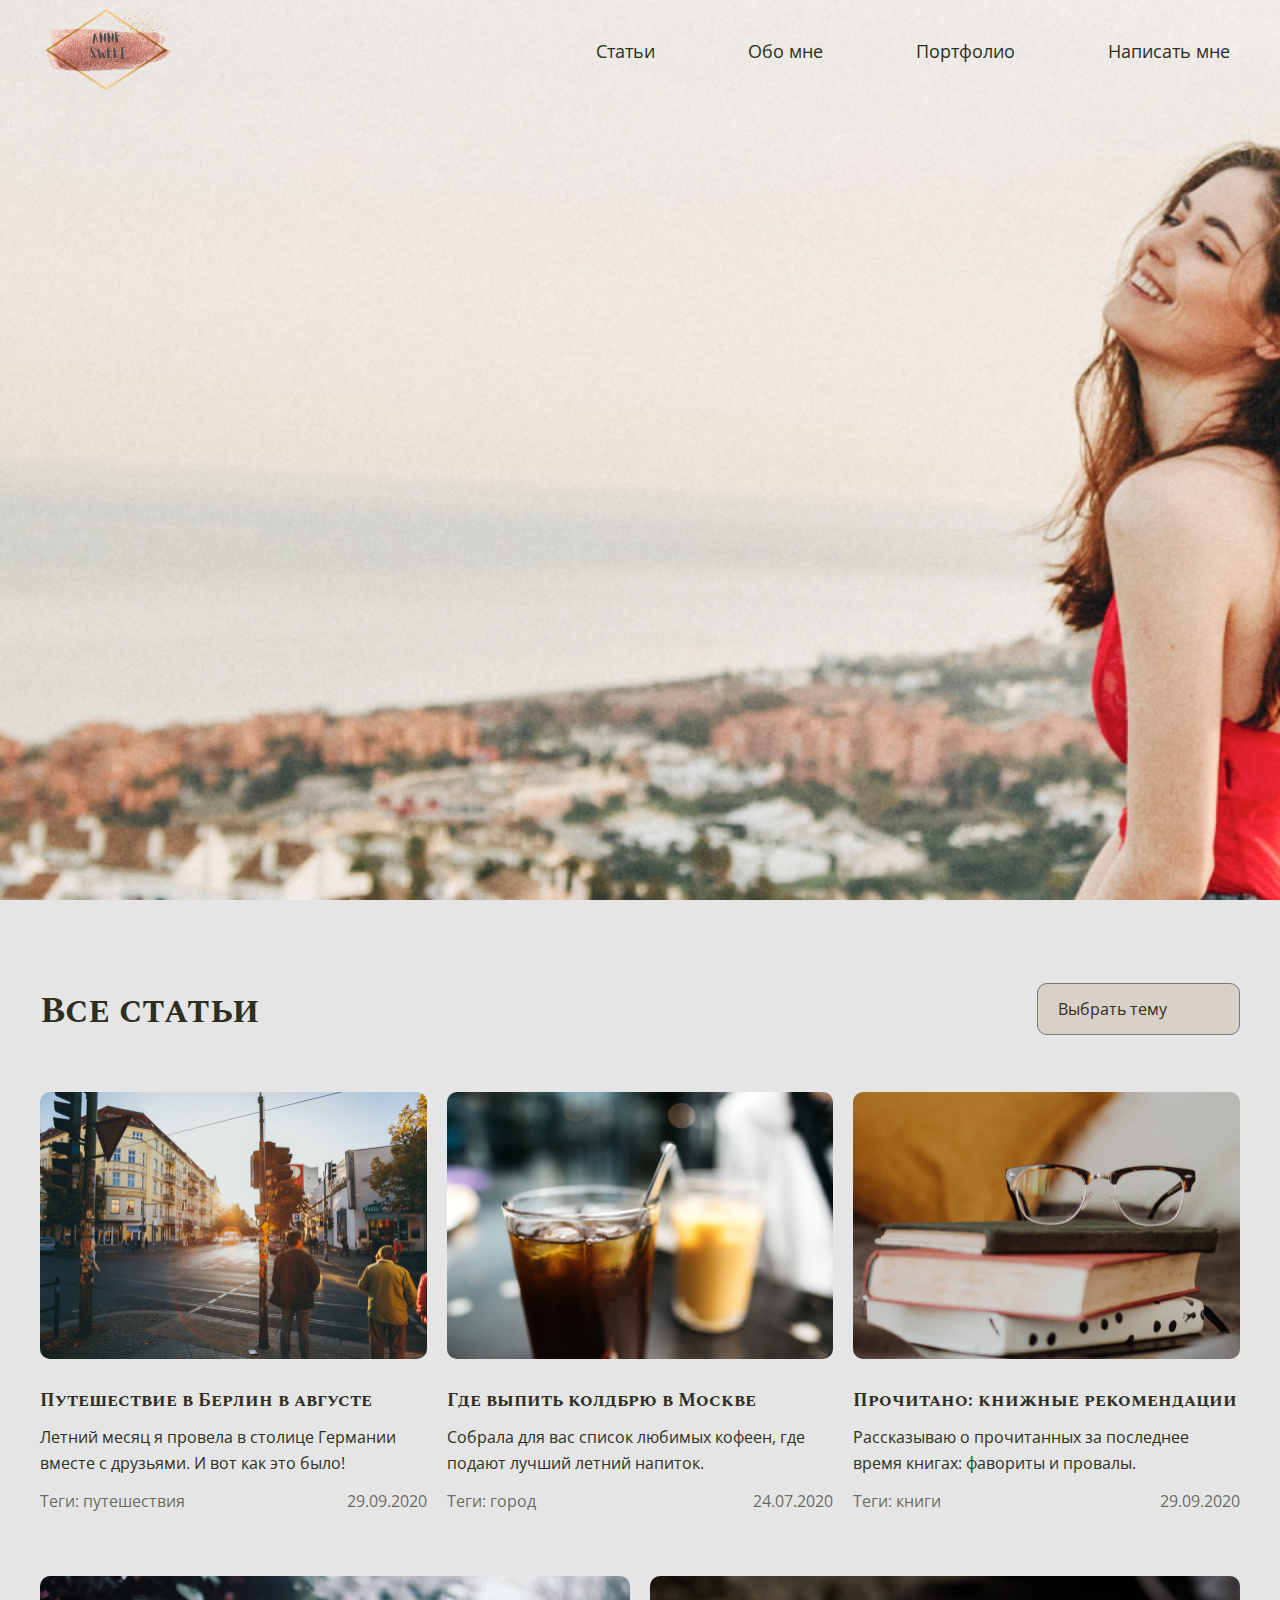
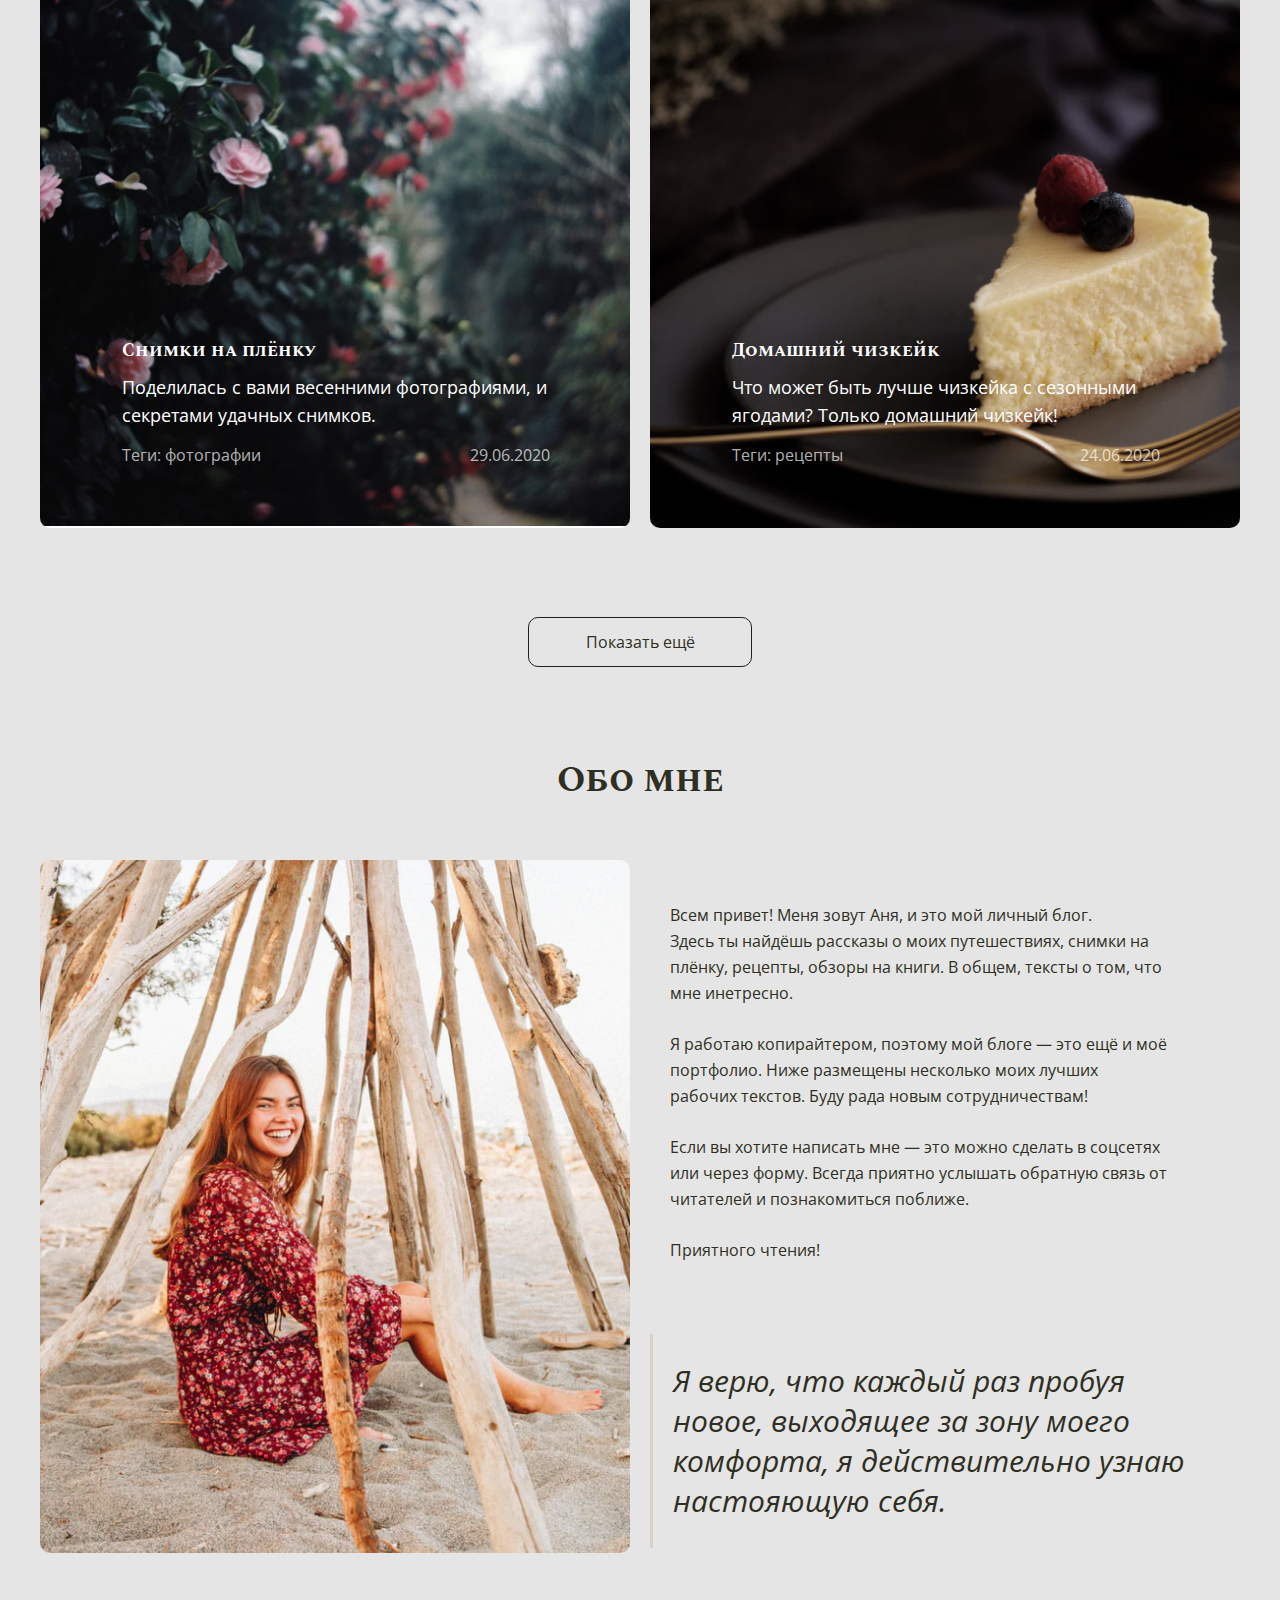
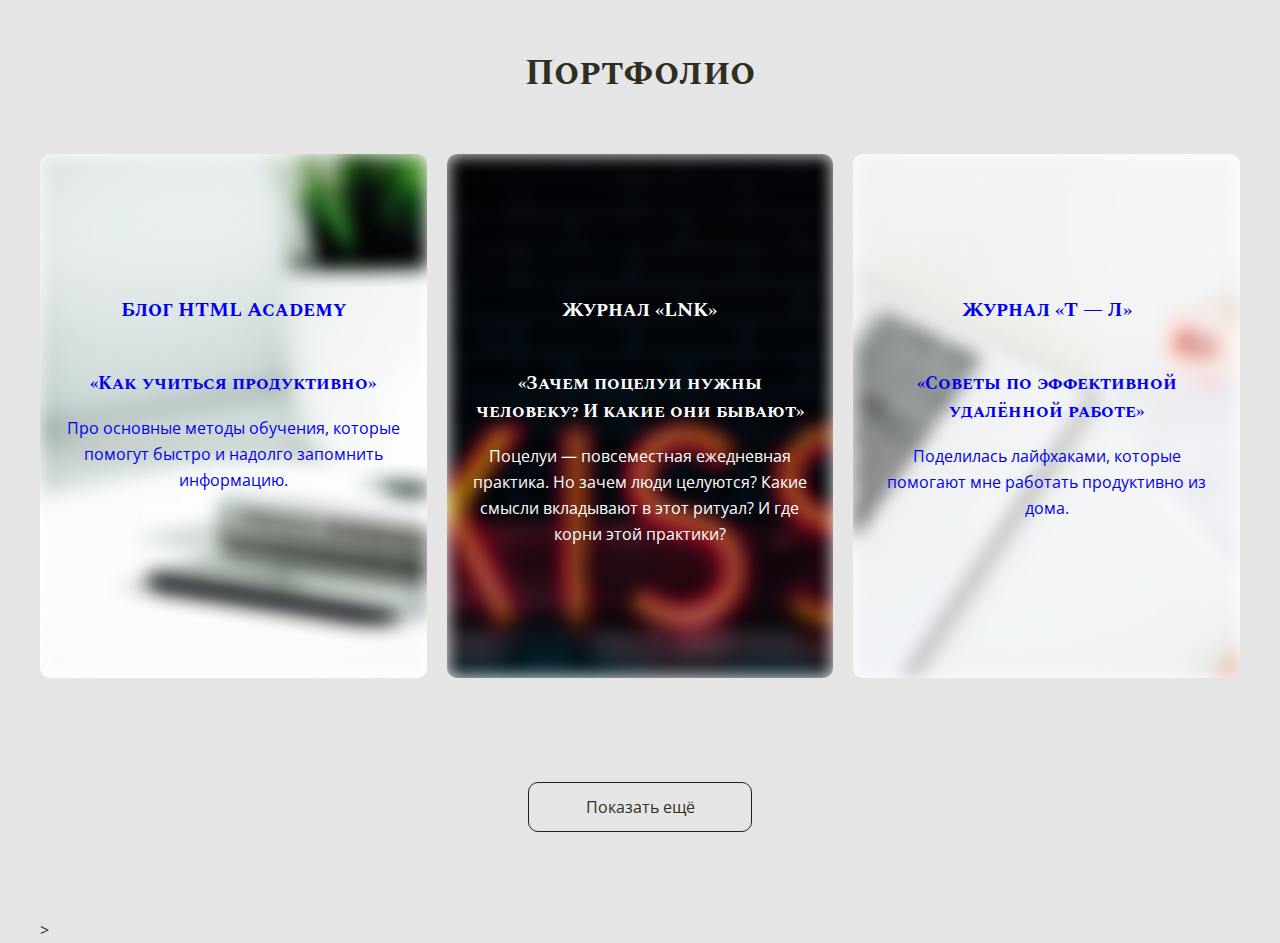
==== index.html @ 496c65cc "Initial commit" ====
<!DOCTYPE html>
<html lang="en">
<head>
  <meta charset="UTF-8">
  <title>Start</title>
  <meta http-equiv="X-UA-Compatible" content="IE=edge">
  <meta name="viewport" content="width=device-width, initial-scale=1">
  <meta name="description" content="" />
  <meta name="keywords" content="" />
  <link rel="icon" href=""/>
  <link href="https://fonts.googleapis.com/css2?family=Open+Sans:wght@400;700&family=Spectral+SC:wght@700&display=swap" rel="stylesheet">
  <link rel="stylesheet" href="css/normalize.css" />
  <link rel="stylesheet" href="css/main.css" />
</head>
<body>
  <header class="header">
    <div class="container">
      <nav class="nav">
          <div class="logo">
            <a class="link-logo" href="#">
              <img src="img/logo.png" alt="logo">
            </a>
          </div>
          <ul class="menu">
            <li class="menu__item">
              <a class="menu__link" href="#articles">Статьи</a>
            </li>
            <li class="menu__item">
              <a class="menu__link" href="#about">Обо мне</a>
            </li>
            <li class="menu__item">
              <a class="menu__link" href="#portfolio">Портфолио</a>
            </li>
            <li class="menu__item">
              <a class="menu__link" href="#feedback">Написать мне</a>
            </li>
          </ul>
      </nav >
    </div>
  </header>
  <main >
    <div class="container">
      <section class="section-articles" id="articles">
        <div class="articles__title">
          <h1 class="title">Все статьи</h1>
          <div class="custom-select">
            <select class="custom-select__list">
              <option class="custom-select__item" hidden>Выбрать тему</option>
              <option class="custom-select__item">Все статьи</option>
              <option class="custom-select__item">Путешествия</option>
              <option class="custom-select__item">Город</option>
              <option class="custom-select__item">Книги</option>
              <option class="custom-select__item">Фотографии</option>
              <option class="custom-select__item">Рецепты</option>
            </select>
          </div>
        </div>
        <div class="list-article">
          <div class="row">
            <div class="col-4">
              <a class="article-preview">
                <img class="article-preview__img img-responsive" src="img/article_1.jpg">
                <div class="article-preview__info">
                  <h4 class="title article-preview__title">Путешествие в Берлин в августе
                  </h4>
                  <p class="article-preview__description">
                  Летний месяц я провела в столице Германии вместе с друзьями. И вот как это было!
                  </p>
                  <div class="wrapper">
                    <span class="article-preview__teg">Теги: путешествия</span>
                    <span class="article-preview__date">29.09.2020</span>
                  </div>
                </div>
              </a>
            </div>
            <div class="col-4">
              <a class="article-preview">
                <img class="article-preview__img img-responsive" src="img/article_2.jpg">
                <div class="article-preview__info">
                  <h4 class="title article-preview__title">Где выпить колдбрю в Москве
                  </h4>
                  <p class="article-preview__description">
                    Собрала для вас список любимых кофеен, где подают лучший летний напиток.
                  </p>
                  <div class="wrapper">
                    <span class="article-preview__teg">Теги: город</span>
                    <span class="article-preview__date">24.07.2020</span>
                  </div>
                </div>
              </a>
            </div>
            <div class="col-4">
              <a class="article-preview">
                <img class="article-preview__img img-responsive" src="img/article_3.jpg">
                <div class="article-preview__info">
                  <h4 class="title article-preview__title">Прочитано: книжные рекомендации
                  </h4>
                  <p class="article-preview__description">
                    Рассказываю о прочитанных за последнее время книгах: фавориты и провалы.
                  </p>
                  <div class="wrapper">
                    <span class="article-preview__teg">Теги: книги</span>
                    <span class="article-preview__date">29.09.2020</span>
                  </div>
                </div>
              </a>
            </div>
          </div>
        </div>
        <div class="list-article">
          <div class="row">
            <div class="col-6">
              <a class="article-preview">
                <img class="article-preview__img img-responsive" src="img/article_4.jpg">
                <div class="article-preview__info article-preview__info--imposition">
                  <h4 class="title article-preview__title">Снимки на плёнку
                  </h4>
                  <p class="article-preview__description">
                    Поделилась с вами весенними фотографиями, и секретами удачных снимков.
                  </p>
                  <div class="wrapper">
                    <span class="article-preview__teg light-text">Теги: фотографии</span>
                    <span class="article-preview__date light-text">29.06.2020</span>
                  </div>
                </div>
              </a>
            </div>
            <div class="col-6">
              <a class="article-preview">
                <img class="article-preview__img img-responsive" src="img/article_5.jpg">
                <div class="article-preview__info article-preview__info--imposition">
                  <h4 class="title article-preview__title">Домашний чизкейк 
                  </h4>
                  <p class="article-preview__description">
                    Что может быть лучше чизкейка с сезонными ягодами? Только домашний чизкейк!
                  </p>
                  <div class="wrapper">
                    <span class="article-preview__teg light-text">Теги: рецепты</span>
                    <span class="article-preview__date light-text">24.06.2020</span>
                  </div>
                </div>
              </a>
            </div>
          </div>
        </div>
        <button class="btn btn--primary">Показать ещё</button>
      </section>
      <section class="section-about" id="about">
        <h1 class="title title--center">Обо мне</h1>
        <div class="row">
          <div class="col-6">
            <div class="photo">
              <img class="photo__img" src="img/about_me.jpg" alt="My photo">
            </div>
          </div>
          <div class="col-6">
            <div class="info">
              <div class="info__text">
                <p>Всем привет! Меня зовут Аня, и это мой личный блог. </br> Здесь ты найдёшь рассказы о моих путешествиях, снимки на плёнку, рецепты, обзоры на книги. В общем, тексты о том, что мне инетресно.
                </p>
                <p>Я работаю копирайтером, поэтому мой блоге — это ещё и моё портфолио. Ниже размещены несколько моих лучших рабочих текстов. Буду рада новым сотрудничествам!
                </p>
                <p>Если вы хотите написать мне — это можно сделать в соцсетях или через форму. Всегда приятно услышать обратную связь от читателей и познакомиться поближе.
                </p>
                <p>Приятного чтения!
                </p>
              </div>
              <div class="slogan">
                <p class="slogan__text">Я верю, что каждый раз пробуя новое, выходящее за зону моего комфорта, я действительно узнаю настояющую себя.
                </p>
              </div>  
            </div>
          </div>
        </div>
      </section>
      <section class="section-portfolio" id="portfolio">
        <h1 class="title title--center">Портфолио</h1>
        <div class="list-portfolio">
          <div class="row">
            <div class="col-4">
              <a class="portfolio-preview" href="#">
                <img class="portfolio-preview__img img-responsive" src="img/portfolio_1.jpg" alt="">
                <div class="portfolio-preview__info">
                  <h3 class="portfolio-preview__heading">
                    Блог HTML Academy
                  </h3>
                  <h4 class="portfolio-preview__title">
                    «Как учиться продуктивно»
                  </h4>
                  <p class="portfolio-preview__description">
                    Про основные методы обучения, которые помогут быстро и надолго запомнить информацию.
                  </p>
                </div>
              </a>
            </div>
            <div class="col-4">
              <a class="portfolio-preview" href="#">
                <img class="portfolio-preview__img img-responsive" src="img/portfolio_2.jpg" alt="">
                <div class="portfolio-preview__info portfolio-preview__info--color-white">
                  <h3 class="portfolio-preview__heading">
                    Журнал «LNK»
                  </h3>
                  <h4 class="portfolio-preview__title">
                    «Зачем поцелуи нужны человеку? И какие они бывают»
                  </h4>
                  <p class="portfolio-preview__description">
                    Поцелуи — повсеместная ежедневная практика. Но зачем люди целуются? Какие смысли вкладывают в этот ритуал? И где корни этой практики?
                  </p>
                </div>
              </a>
            </div> 
            <div class="col-4">
              <a class="portfolio-preview" href="#">
                <img class="portfolio-preview__img img-responsive" src="img/portfolio_3.jpg" alt="">
                <div class="portfolio-preview__info">
                  <h3 class="portfolio-preview__heading">
                    Журнал «Т — Л»
                  </h3>
                  <h4 class="portfolio-preview__title">
                    «Советы по эффективной удалённой работе»
                  </h4>
                  <p class="portfolio-preview__description">
                    Поделилась лайфхаками, которые помогают мне работать продуктивно из дома. 
                  </p>
                </div>
              </a>
            </div>
          </div>
        </div>
        <button class="btn btn--primary">Показать ещё</button>
      </section>
      <section class="section-feedback" id="feedback">
        
      </section>>
    </div>
  </main>
  <footer class="footer">
    <div class="container">
      
    </div>
  </footer>
</body>
</html>
---- css/main.css ----
* {
  margin: 0;
  padding: 0;
  -webkit-box-sizing: border-box;
          box-sizing: border-box;
}

:after, :before {
  box-sizing: border-box;
  -moz-box-sizing: border-box;
  -webkit-box-sizing: border-box;
}

html,
body {
  font-family: "Open Sans", "Arial", "Helvetica", sans-serif;
  font-size: 16px;
  font-weight: 400;
  line-height: 1.625;
  color: #2E2F22;
  height: auto;
  background-color: #E5E5E5;
}

h1,
h2,
h3,
h4 {
  margin: 0;
}

.title {
  font-family: "Spectral SC", "Times New Roman", serif;
  font-size: 36px;
  font-weight: 700;
  margin-bottom: 50px;
}
.title--center {
  text-align: center;
}

a,
button, input[type=button], input[type=submit] {
  -webkit-transition: color .15s ease-in-out,background-color .15s ease-in-out,border-color .15s ease-in-out,opacity .15s ease-in-out,-webkit-box-shadow .15s ease-in-out, visibility .15s ease-in-out;
  -webkit-transition: color .15s ease-in-out,background-color .15s ease-in-out,border-color .15s ease-in-out,opacity .15s ease-in-out, visibility .15s ease-in-out,-webkit-box-shadow .15s ease-in-out;
  transition: color .15s ease-in-out,background-color .15s ease-in-out,border-color .15s ease-in-out,opacity .15s ease-in-out, visibility .15s ease-in-out,-webkit-box-shadow .15s ease-in-out;
  transition: color .15s ease-in-out,background-color .15s ease-in-out,border-color .15s ease-in-out,box-shadow .15s ease-in-out,opacity .15s ease-in-out, visibility .15s ease-in-out;
  transition: color .15s ease-in-out,background-color .15s ease-in-out,border-color .15s ease-in-out,box-shadow .15s ease-in-out,opacity .15s ease-in-out, visibility .15s ease-in-out,-webkit-box-shadow .15s ease-in-out;
  cursor: pointer;
}

a {
  text-decoration: none;
}

.btn {
  display: inline-block;
  min-width: 224px;
  padding: 1em 1.25em;
  font-size: 16px;
  font-weight: 400;
  line-height: 1;
  text-align: center;
  text-decoration: none;
  white-space: nowrap;
  vertical-align: middle;
  cursor: pointer;
  background-image: none;
  background-color: transparent;
  border: 1px solid #202117;
  border-radius: 10px;
  color: #2E2F22;
  outline: none;
  -webkit-box-shadow: none;
          box-shadow: none;
}
.btn--primary {
  display: block;
  margin-left: auto;
  margin-right: auto;
}
.btn--secondary {
  border-radius: 0;
}

.container {
  width: 1220px;
  padding-right: 10px;
  padding-left: 10px;
  margin-left: auto;
  margin-right: auto;
}

.wrapper {
  display: -webkit-box;
  display: -ms-flexbox;
  display: flex;
  -webkit-box-orient: horizontal;
  -webkit-box-direction: normal;
      -ms-flex-direction: row;
          flex-direction: row;
  -webkit-box-pack: justify;
      -ms-flex-pack: justify;
          justify-content: space-between;
}

.row {
  display: -webkit-box;
  display: -ms-flexbox;
  display: flex;
  -webkit-box-orient: horizontal;
  -webkit-box-direction: normal;
      -ms-flex-direction: row;
          flex-direction: row;
  margin-left: -10px;
  margin-right: -10px;
}

/*.row + .row {
  margin-top: 30px;
}*/
[class*="col-"] {
  padding-left: 10px;
  padding-right: 10px;
  min-height: 1px;
}

.col-1 {
  width: 8.3333333%;
}

.col-2 {
  width: 16.6666666%;
}

.col-3 {
  width: 25%;
}

.col-4 {
  width: 33.3333333%;
}

.col-5 {
  width: 41.6666666%;
}

.col-6 {
  width: 50%;
}

.col-7 {
  width: 58.3333333%;
}

.col-8 {
  width: 66.6666666%;
}

.col-9 {
  width: 75%;
}

.col-10 {
  width: 83.3333333%;
}

.col-11 {
  width: 91.6666666%;
}

.col-offset-1 {
  margin-left: 8.3333333%;
}

.col-offset-2 {
  margin-left: 16.6666666%;
}

.col-offset-3 {
  margin-left: 25%;
}

.col-offset-4 {
  margin-left: 33.3333333%;
}

.col-offset-5 {
  margin-left: 41.6666666%;
}

.img-responsive {
  display: block;
  max-width: 100%;
  height: auto;
}

.header {
  background-color: #E5E5E5;
  background: url("../img/fon-header_1.jpg");
  background-size: cover;
  height: 100vh;
  padding-top: 4px;
  margin-bottom: 83px;
}

.nav {
  display: -webkit-box;
  display: -ms-flexbox;
  display: flex;
  -webkit-box-orient: horizontal;
  -webkit-box-direction: normal;
      -ms-flex-direction: row;
          flex-direction: row;
  -webkit-box-pack: justify;
      -ms-flex-pack: justify;
          justify-content: space-between;
  -webkit-box-align: center;
      -ms-flex-align: center;
          align-items: center;
}

.logo {
  display: block;
  padding: 3px 6px;
  outline: none;
}

.menu {
  display: -webkit-box;
  display: -ms-flexbox;
  display: flex;
  -webkit-box-orient: horizontal;
  -webkit-box-direction: normal;
      -ms-flex-direction: row;
          flex-direction: row;
  list-style: none;
}
.menu__item {
  margin-right: 73px;
}
.menu__item:last-child {
  margin-right: 0;
}
.menu__link {
  display: block;
  padding: 6px 10px;
  color: #2E2F22;
  font-size: 18px;
  outline: none;
}
.menu__link:hover {
  font-weight: 700;
}

.section-articles {
  margin-bottom: 85px;
}

.articles__title {
  display: -webkit-box;
  display: -ms-flexbox;
  display: flex;
  -webkit-box-orient: horizontal;
  -webkit-box-direction: normal;
      -ms-flex-direction: row;
          flex-direction: row;
  -webkit-box-pack: justify;
      -ms-flex-pack: justify;
          justify-content: space-between;
}

.custom-select {
  display: block;
  width: 203px;
  border-radius: 10px;
}
.custom-select__list {
  -webkit-appearance: none;
     -moz-appearance: none;
          appearance: none;
  width: 100%;
  background: #D7D1C9;
  border-radius: 10px;
  padding: 0.75em 1.25em;
  outline: none;
}

.list-article {
  margin-bottom: 62px;
}
.list-article:last-child {
  margin-bottom: 104px;
}

.article-preview {
  display: block;
  position: relative;
}
.article-preview__img {
  border-radius: 10px;
  margin-bottom: 27px;
}
.article-preview__info {
  text-align: left;
}
.article-preview__info--imposition {
  position: absolute;
  bottom: 60px;
  left: 82px;
  margin-right: 80px;
  color: #fff;
}
.article-preview__info--imposition .light-text {
  color: rgba(255, 255, 255, 0.7);
}
.article-preview__info--imposition .article-preview__description {
  font-size: 18px;
  line-height: 1.555555;
}
.article-preview__title {
  font-size: 18px;
  margin-bottom: 8px;
}
.article-preview__description {
  margin-bottom: 12px;
}
.article-preview span {
  display: block;
  color: rgba(46, 47, 34, 0.7);
}

.section-about {
  margin-bottom: 85px;
}

.photo__img {
  border-radius: 10px;
}

.info {
  /*  display: flex;
    flex-direction: column;
    justify-content: space-between;*/
  padding-top: 42px;
}
.info__text {
  padding-left: 20px;
  padding-right: 73px;
  margin-bottom: 71px;
}
.info__text p:not(:last-child) {
  margin-bottom: 25px;
}

.slogan {
  padding: 27px 20px;
  border-left: 3px solid #D7D1C9;
}
.slogan__text {
  font-style: italic;
  font-size: 30px;
  line-height: 1.333333;
}

.section-portfolio {
  margin-bottom: 85px;
}

.list-portfolio {
  margin-bottom: 104px;
}

.portfolio-preview {
  display: block;
  position: relative;
}
.portfolio-preview__img {
  border-radius: 10px;
}
.portfolio-preview__info {
  text-align: center;
  position: absolute;
  top: 140px;
  padding-right: 18px;
  padding-left: 18px;
}
.portfolio-preview__info--color-white {
  color: #fff;
}
.portfolio-preview__heading {
  font-family: "Spectral SC", "Times New Roman", serif;
  font-size: 20px;
  margin-bottom: 44px;
}
.portfolio-preview__title {
  font-family: "Spectral SC", "Times New Roman", serif;
  font-size: 18px;
  margin-bottom: 17px;
  line-height: 1.555555;
}

/*# sourceMappingURL=main.css.map */
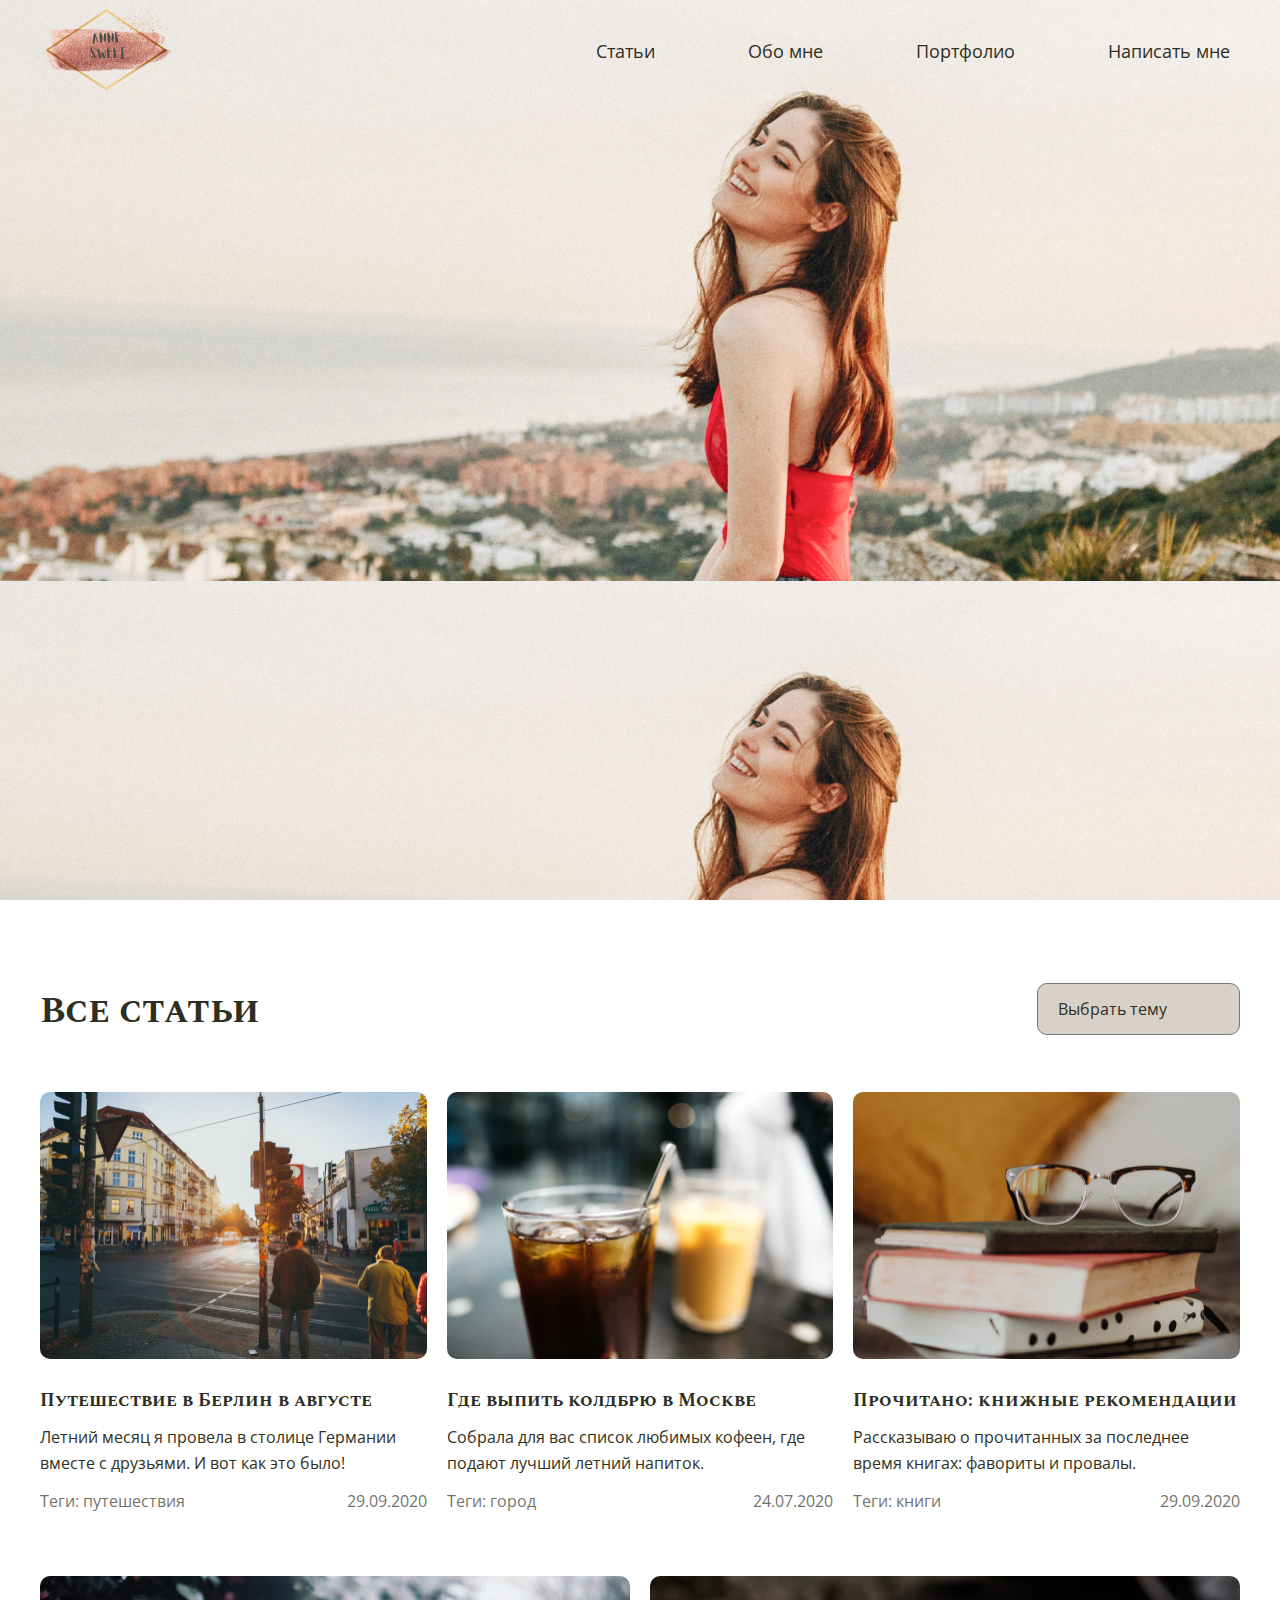
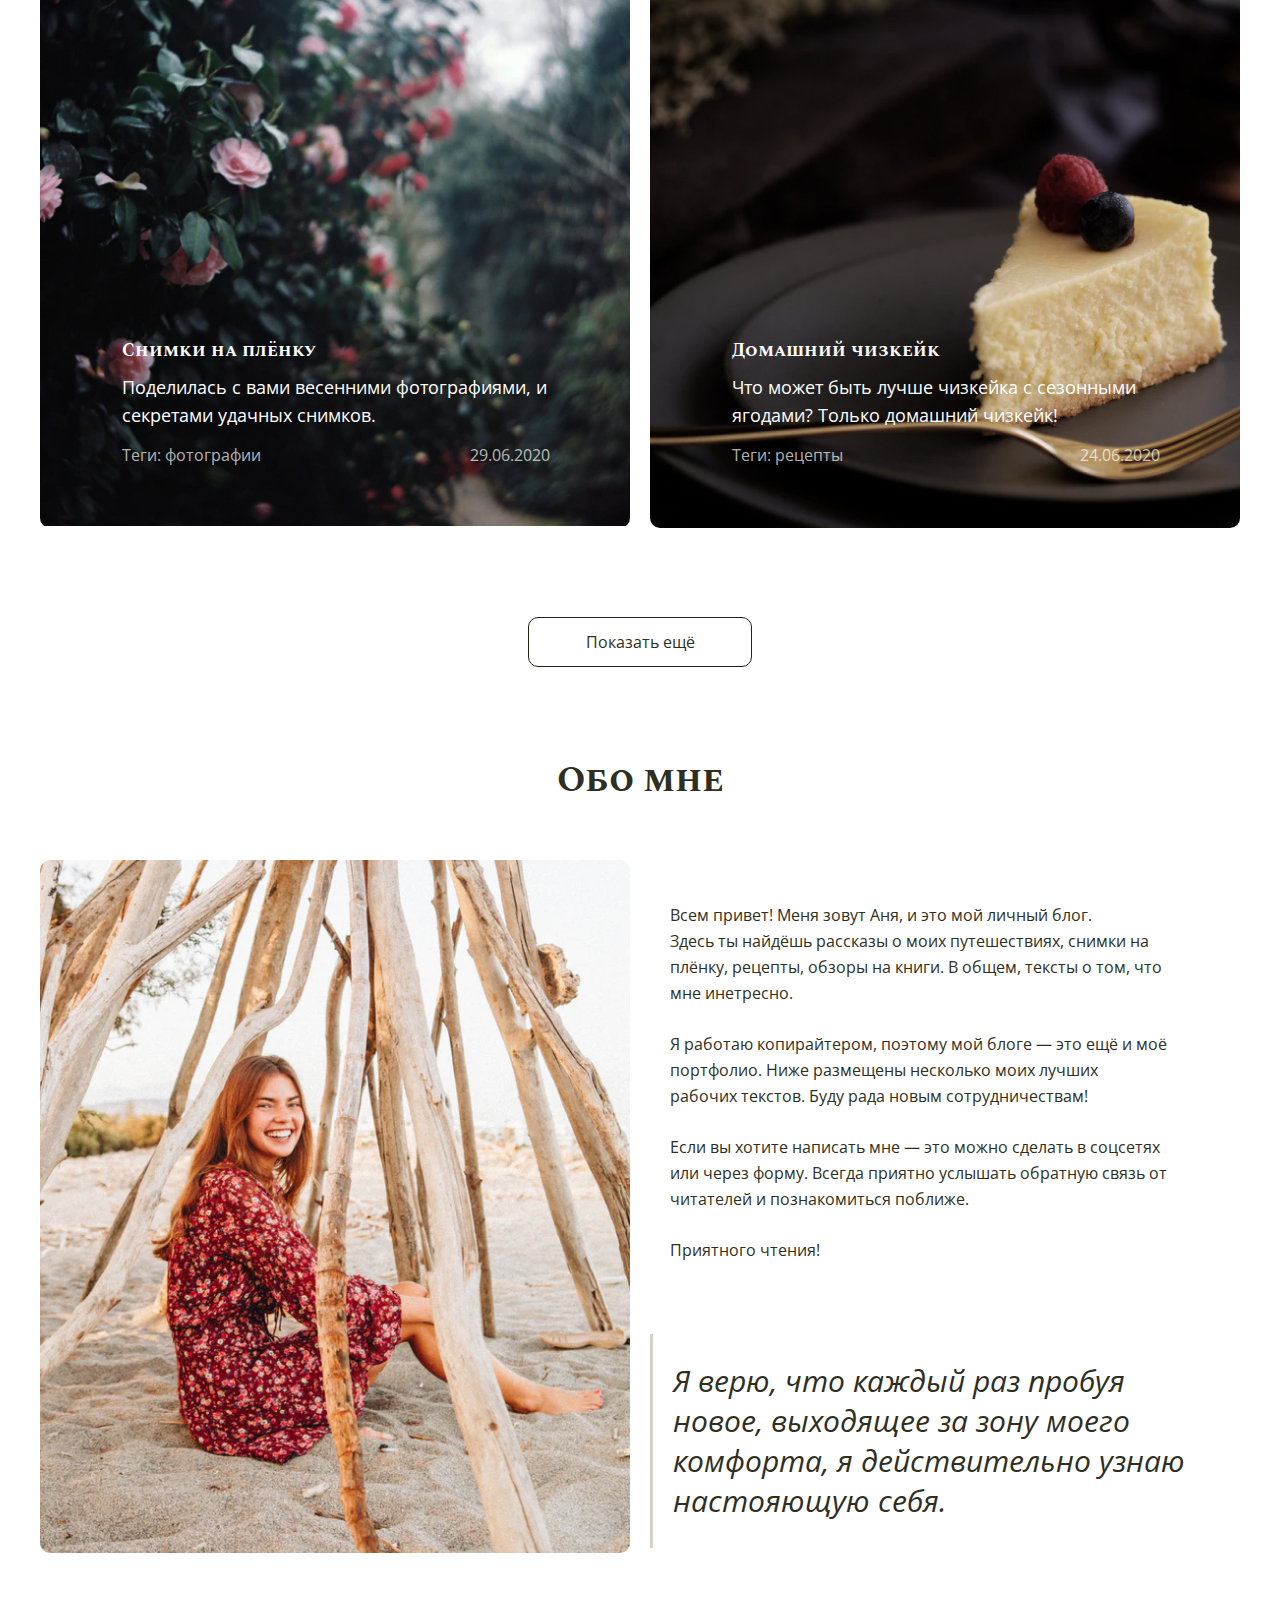
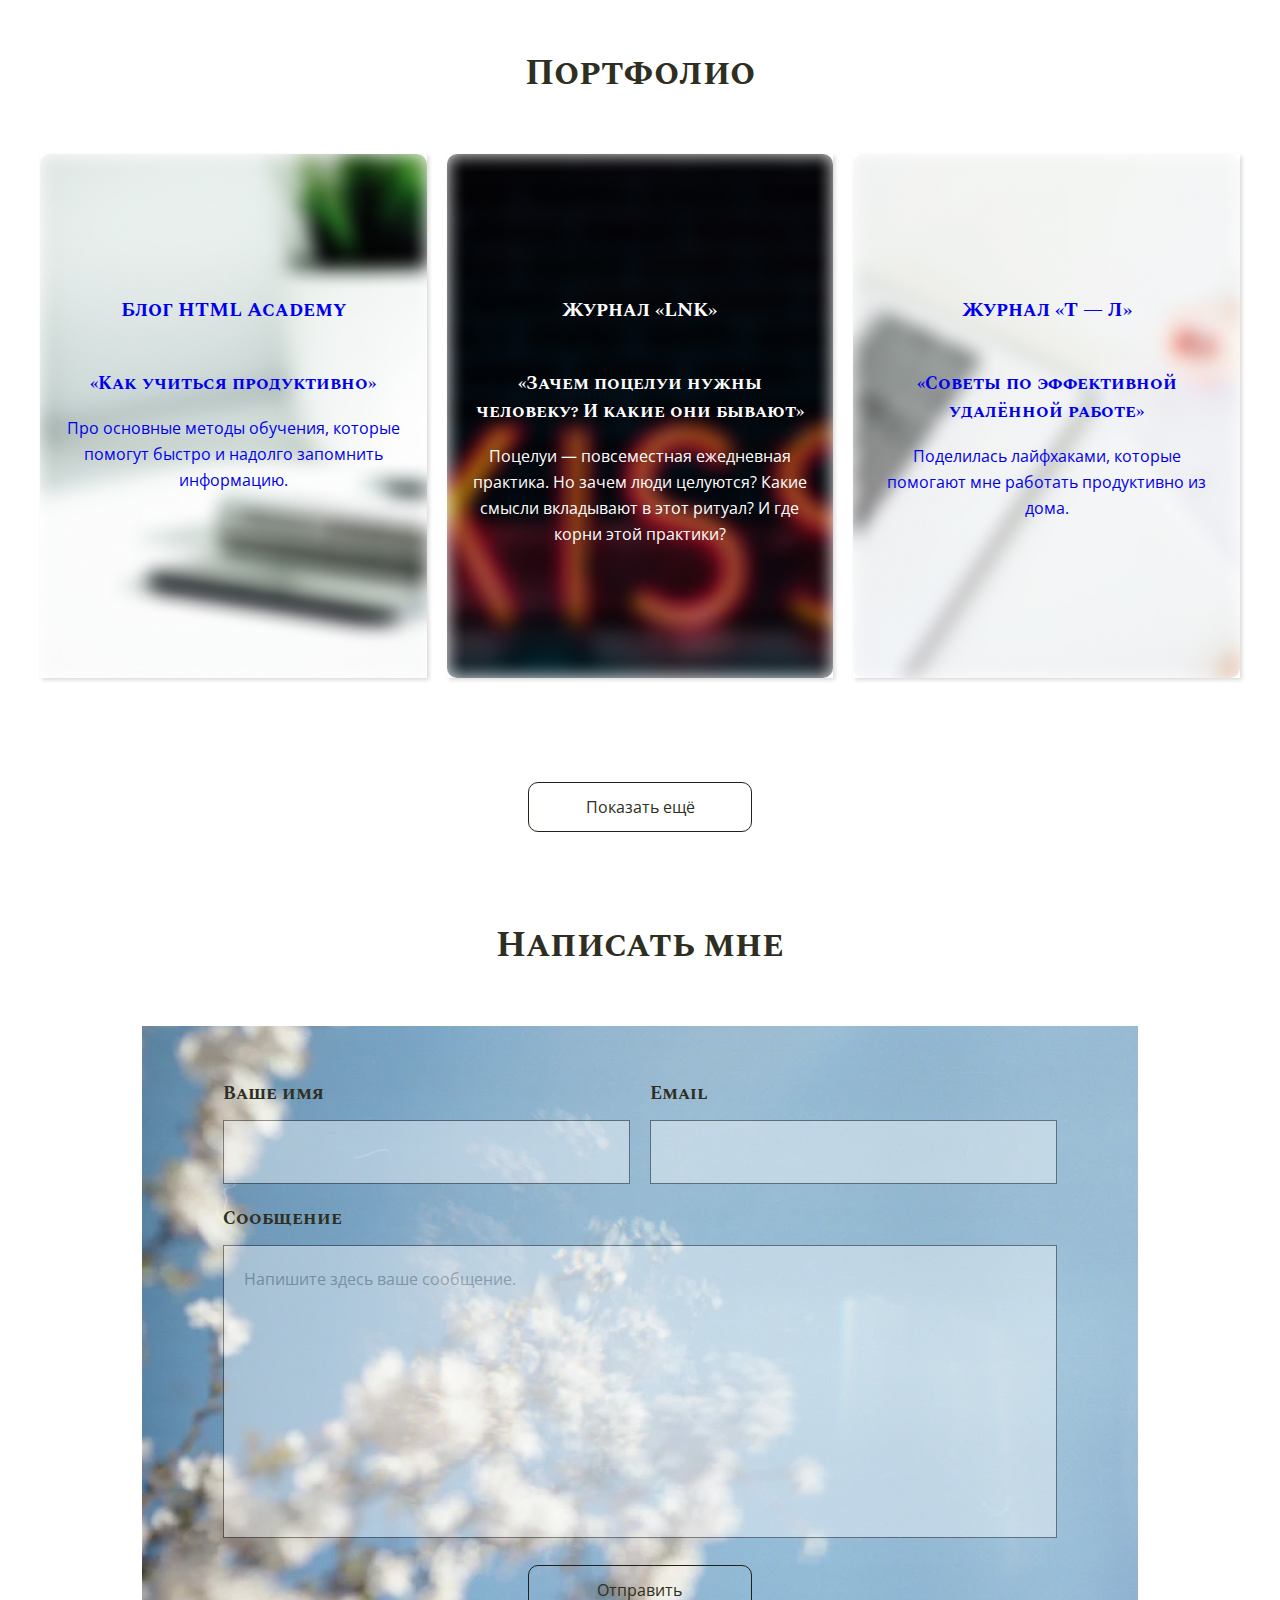
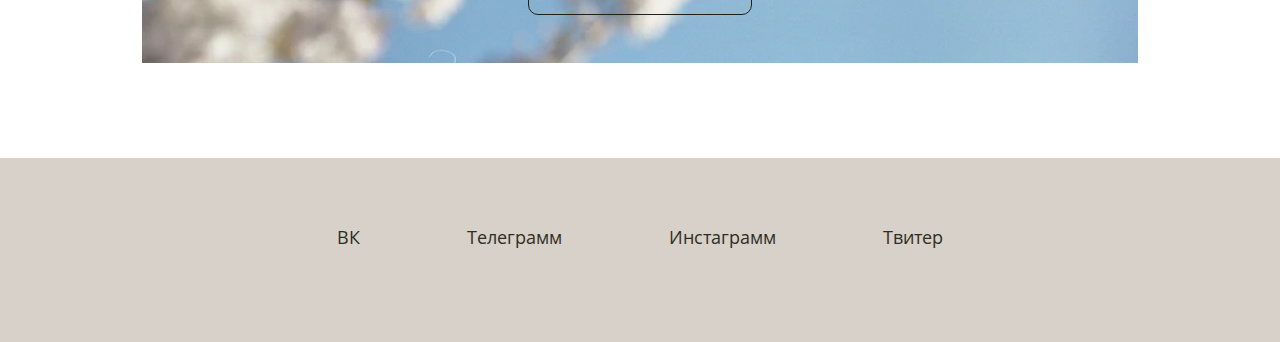
==== commit 2fc97d01: "Page Home" ====
--- a/index.html
+++ b/index.html
@@ -2,18 +2,18 @@
 <html lang="en">
 <head>
   <meta charset="UTF-8">
-  <title>Start</title>
+  <title>Blog</title>
   <meta http-equiv="X-UA-Compatible" content="IE=edge">
   <meta name="viewport" content="width=device-width, initial-scale=1">
   <meta name="description" content="" />
   <meta name="keywords" content="" />
-  <link rel="icon" href=""/>
+  <link rel="icon" href="img/blog.png"/>
   <link href="https://fonts.googleapis.com/css2?family=Open+Sans:wght@400;700&family=Spectral+SC:wght@700&display=swap" rel="stylesheet">
   <link rel="stylesheet" href="css/normalize.css" />
   <link rel="stylesheet" href="css/main.css" />
 </head>
 <body>
-  <header class="header">
+  <header class="header header--bg-home">
     <div class="container">
       <nav class="nav">
           <div class="logo">
@@ -230,13 +230,45 @@
         <button class="btn btn--primary">Показать ещё</button>
       </section>
       <section class="section-feedback" id="feedback">
-        
-      </section>>
+        <h1 class="title title--center">Написать мне</h1>
+        <div class="row">
+          <div class="col-10 col-offset-1">
+            <form class="form-contact">
+              <div class="form-contact__field">
+                <label class="form-contact__caption" for="fullname">Ваше имя</label>
+                <input id="fullname" class="form-contact__input" name="fullname" type="text" minlength="10" value="" required>
+              </div>
+              <div class="form-contact__field">
+                <label class="form-contact__caption" for="email">Email</label>
+                <input id="email" class="form-contact__input" name="email" type="text" minlength="10" value="" required>
+              </div>
+              <div class="form-contact__field form-contact__field--big">
+                <label class="form-contact__caption" for="message">Сообщение</label>
+                <textarea id="message" class="form-contact__input form-contact__input--message" name="message" maxlength="200" value="" placeholder="Напишите здесь ваше сообщение."></textarea>
+              </div>
+              <button class="btn btn--primary">Отправить</button>
+            </form>
+          </div>
+        </div>
+      </section>
     </div>
   </main>
   <footer class="footer">
     <div class="container">
-      
+      <ul class="social-list">
+        <li class="social-list__item">
+          <a class="social-list__link" href="https://vk.com/">ВК</a>
+        </li>
+        <li class="social-list__item">
+          <a class="social-list__link" href="https://web.telegram.org/">Телеграмм</a>
+        </li>
+        <li class="social-list__item">
+          <a class="social-list__link" href="www.instagram.com">Инстаграмм</a>
+        </li>
+        <li class="social-list__item">
+          <a class="social-list__link" href="https://twitter.com/">Твитер</a>
+        </li>   
+      </ul>
     </div>
   </footer>
 </body>
--- a/css/main.css
+++ b/css/main.css
@@ -19,7 +19,7 @@
   line-height: 1.625;
   color: #2E2F22;
   height: auto;
-  background-color: #E5E5E5;
+  background-color: #fff;
 }
 
 h1,
@@ -79,8 +79,19 @@
   margin-left: auto;
   margin-right: auto;
 }
-.btn--secondary {
-  border-radius: 0;
+.btn:hover {
+  background-color: #cacbb8;
+  border-color: #cacbb8;
+  color: #fff;
+}
+.btn:focus {
+  color: #fff;
+  background-color: #cacbb8;
+}
+.btn:active {
+  background-color: #9ea17c;
+  border-color: #9ea17c;
+  color: #fff;
 }
 
 .container {
@@ -196,12 +207,17 @@
 }
 
 .header {
-  background-color: #E5E5E5;
-  background: url("../img/fon-header_1.jpg");
+  background-color: #fff;
   background-size: cover;
   height: 100vh;
   padding-top: 4px;
   margin-bottom: 83px;
+}
+.header--bg-home {
+  background: url("../img/fon-header_1.jpg");
+}
+.header--bg-article {
+  background: url("../img/fon-header_1.jpg");
 }
 
 .nav {
@@ -374,6 +390,8 @@
 .portfolio-preview {
   display: block;
   position: relative;
+  -webkit-box-shadow: 2px 2px 4px rgba(0, 0, 0, 0.15);
+          box-shadow: 2px 2px 4px rgba(0, 0, 0, 0.15);
 }
 .portfolio-preview__img {
   border-radius: 10px;
@@ -400,4 +418,110 @@
   line-height: 1.555555;
 }
 
+.section-feedback {
+  margin-bottom: 81px;
+}
+
+.form-contact {
+  display: -webkit-box;
+  display: -ms-flexbox;
+  display: flex;
+  -webkit-box-orient: horizontal;
+  -webkit-box-direction: normal;
+      -ms-flex-direction: row;
+          flex-direction: row;
+  -ms-flex-wrap: wrap;
+      flex-wrap: wrap;
+  -webkit-box-pack: center;
+      -ms-flex-pack: center;
+          justify-content: center;
+  background: url("../img/fon_form.jpg") no-repeat;
+  min-height: 637px;
+  padding-top: 53px;
+  padding-left: 71px;
+  padding-right: 71px;
+  padding-bottom: 62px;
+}
+.form-contact__field {
+  width: 50%;
+  padding-right: 10px;
+  padding-left: 10px;
+  margin-bottom: 20px;
+}
+.form-contact__field--big {
+  width: 100%;
+}
+.form-contact__field:hover .form-contact__input {
+  -webkit-box-shadow: 0 0 10px 2px #000;
+          box-shadow: 0 0 10px 2px #000;
+}
+.form-contact__caption {
+  display: block;
+  font-family: "Spectral SC", "Times New Roman", serif;
+  font-size: 18px;
+  font-weight: 700;
+  margin-bottom: 12px;
+}
+.form-contact__input {
+  width: 100%;
+  padding: 20px;
+  opacity: 0.4;
+  border: 1px solid #000;
+  outline: none;
+}
+.form-contact__input:focus {
+  outline: 1px solid #000;
+}
+.form-contact__input:active {
+  outline: 4px solid #000;
+}
+.form-contact__input--message {
+  height: 293px;
+  resize: none;
+}
+
+.footer {
+  padding-top: 65px;
+  padding-bottom: 90px;
+  background-color: #D7D1C9;
+}
+
+.social-list {
+  display: -webkit-box;
+  display: -ms-flexbox;
+  display: flex;
+  -webkit-box-orient: horizontal;
+  -webkit-box-direction: normal;
+      -ms-flex-direction: row;
+          flex-direction: row;
+  -webkit-box-pack: justify;
+      -ms-flex-pack: justify;
+          justify-content: space-between;
+  list-style: none;
+  width: 630px;
+  margin-right: auto;
+  margin-left: auto;
+}
+.social-list__item {
+  outline: none;
+}
+.social-list__link {
+  display: box;
+  padding: 8px 12px;
+  color: #2E2F22;
+  font-size: 18px;
+  outline: none;
+}
+.social-list__link:hover {
+  color: #fff;
+  text-shadow: 0 0 3px #2E2F22;
+}
+.social-list__link:focus {
+  color: #fff;
+}
+.social-list__link:active {
+  color: #2E2F22;
+  text-shadow: 0 0 2px #2E2F22;
+}
+
 /*# sourceMappingURL=main.css.map */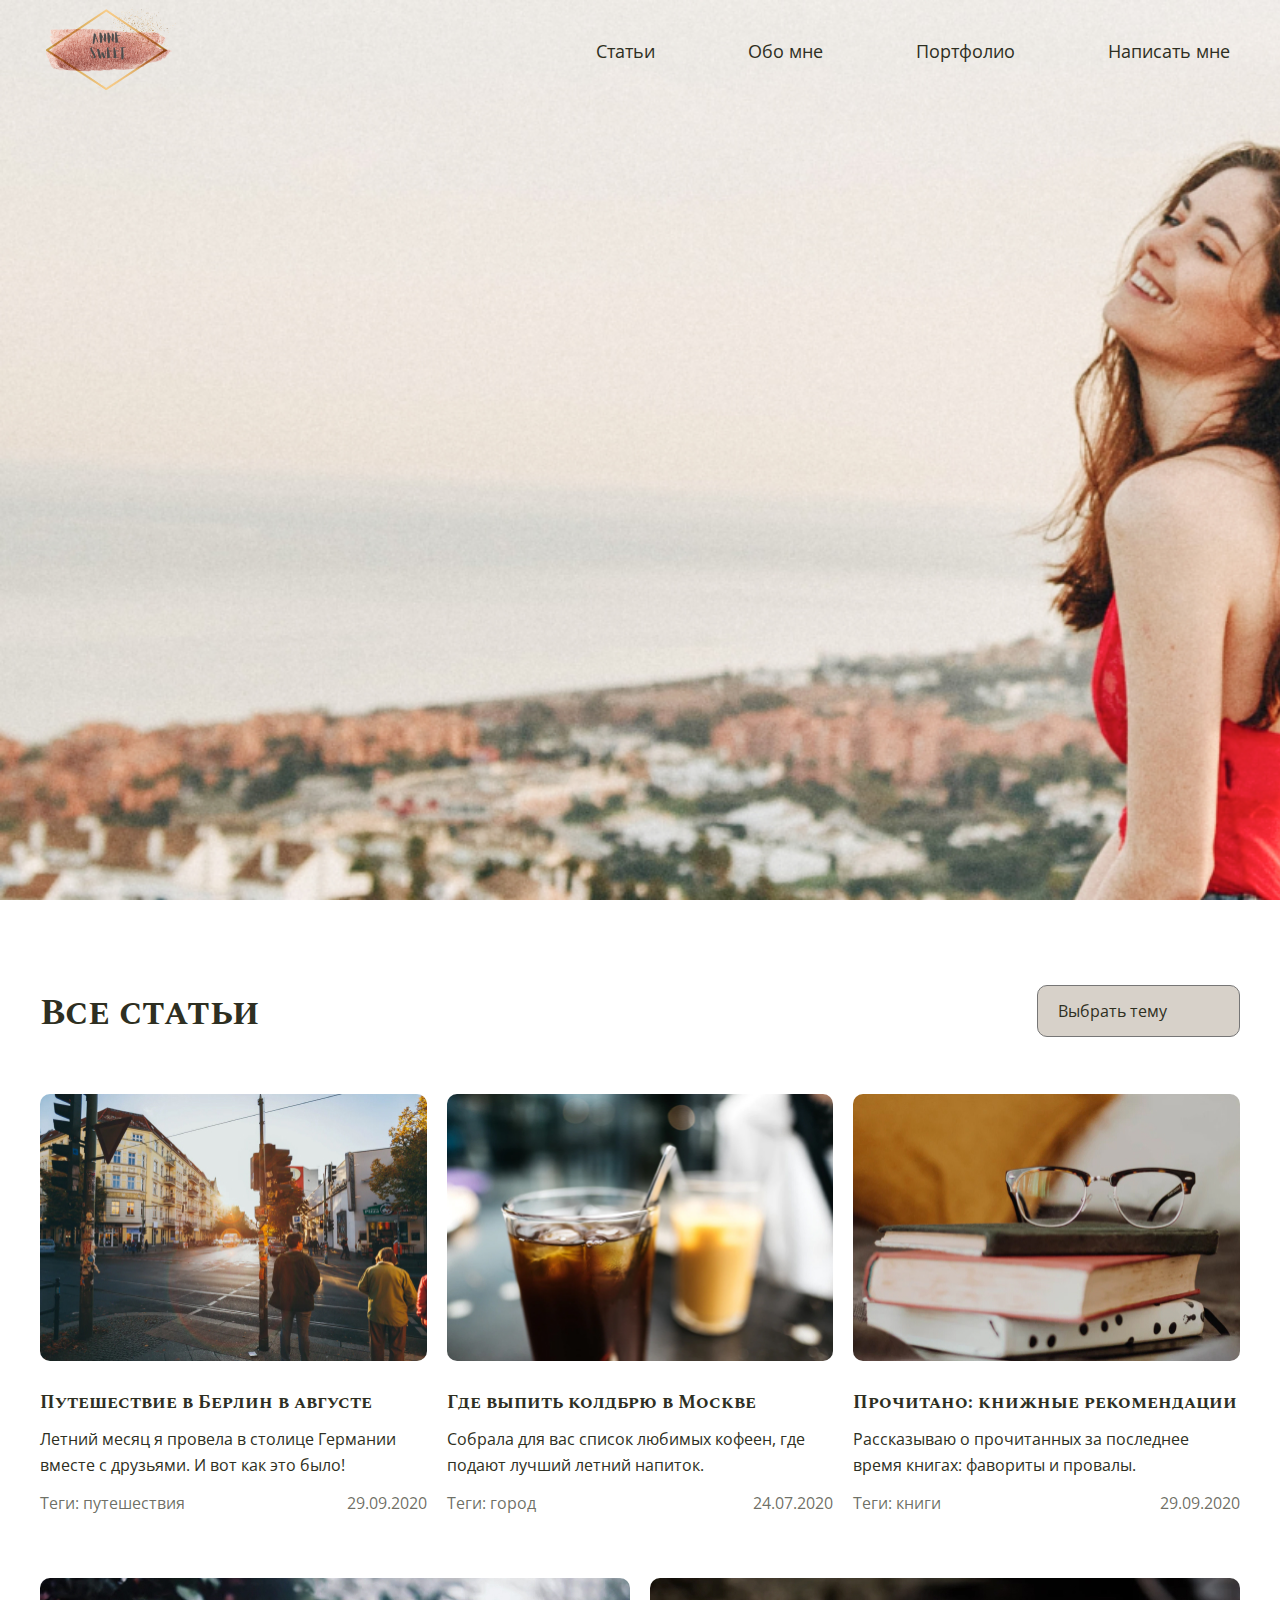
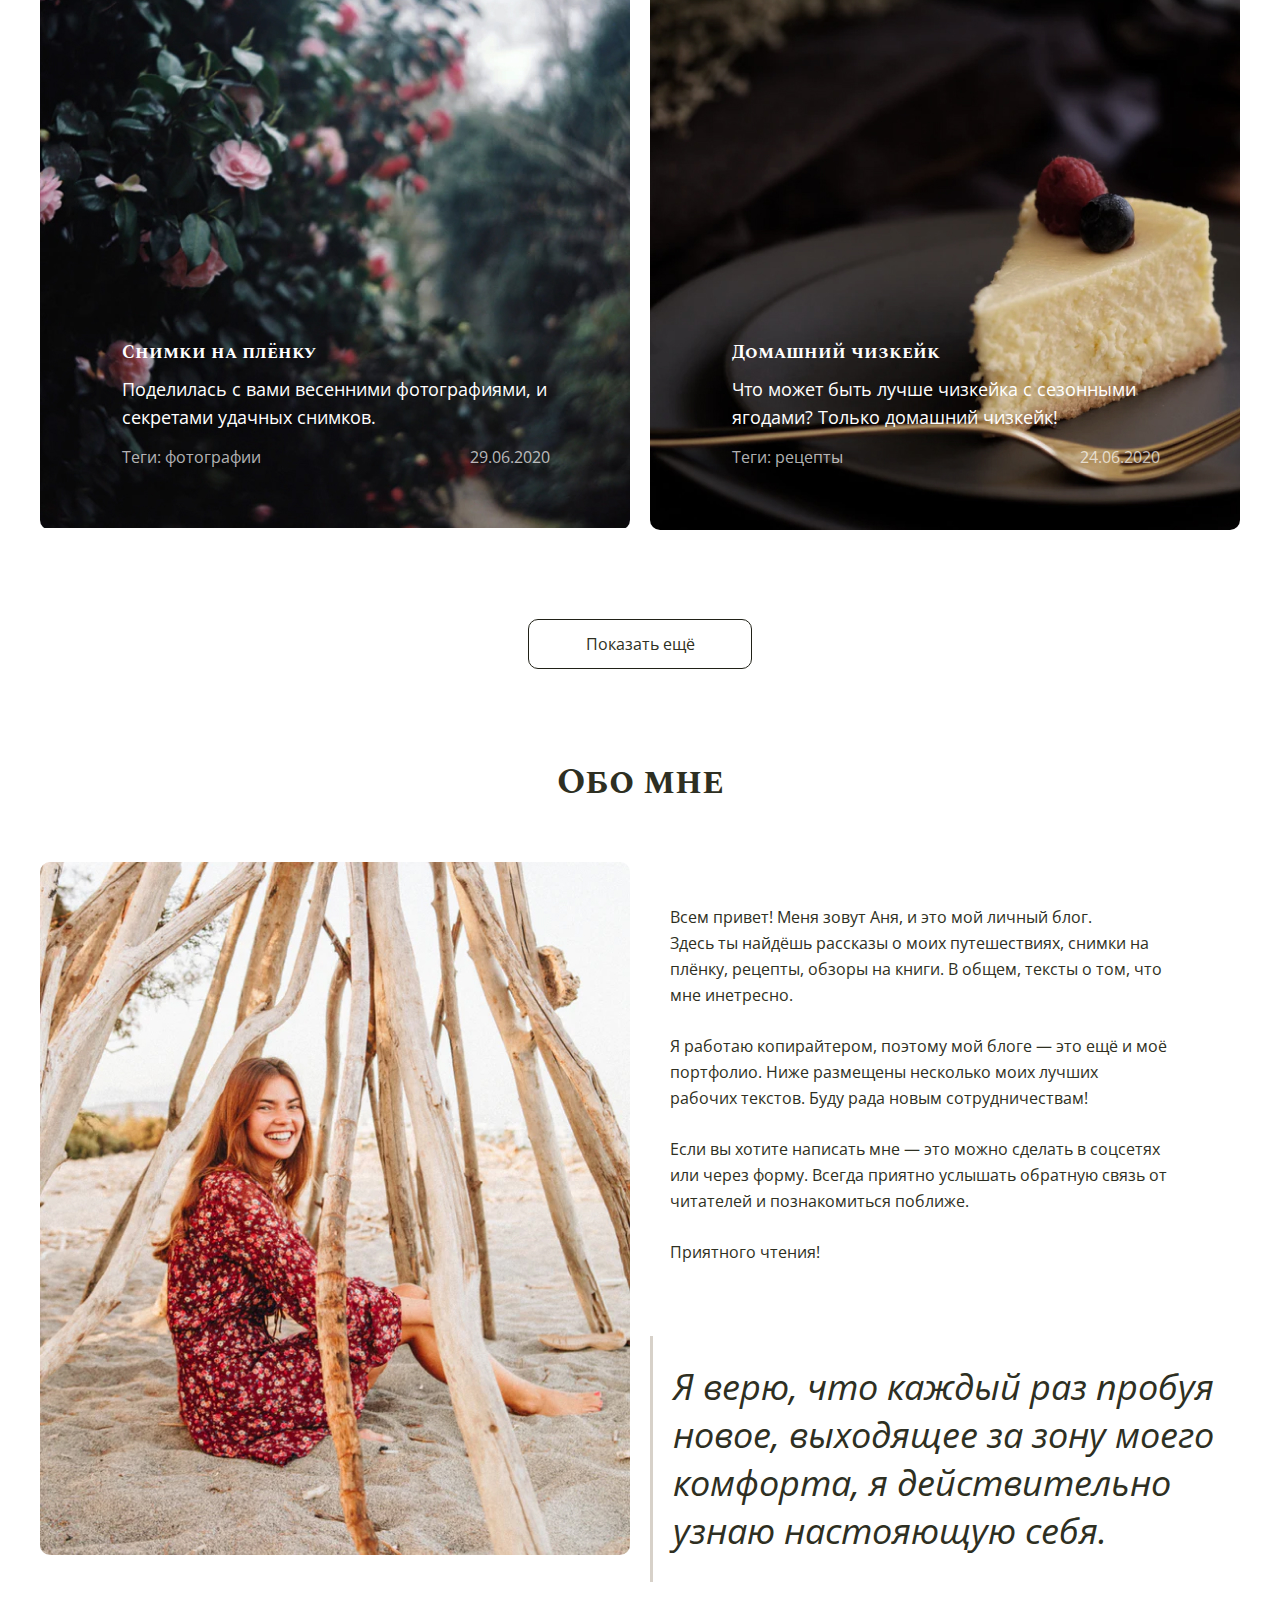
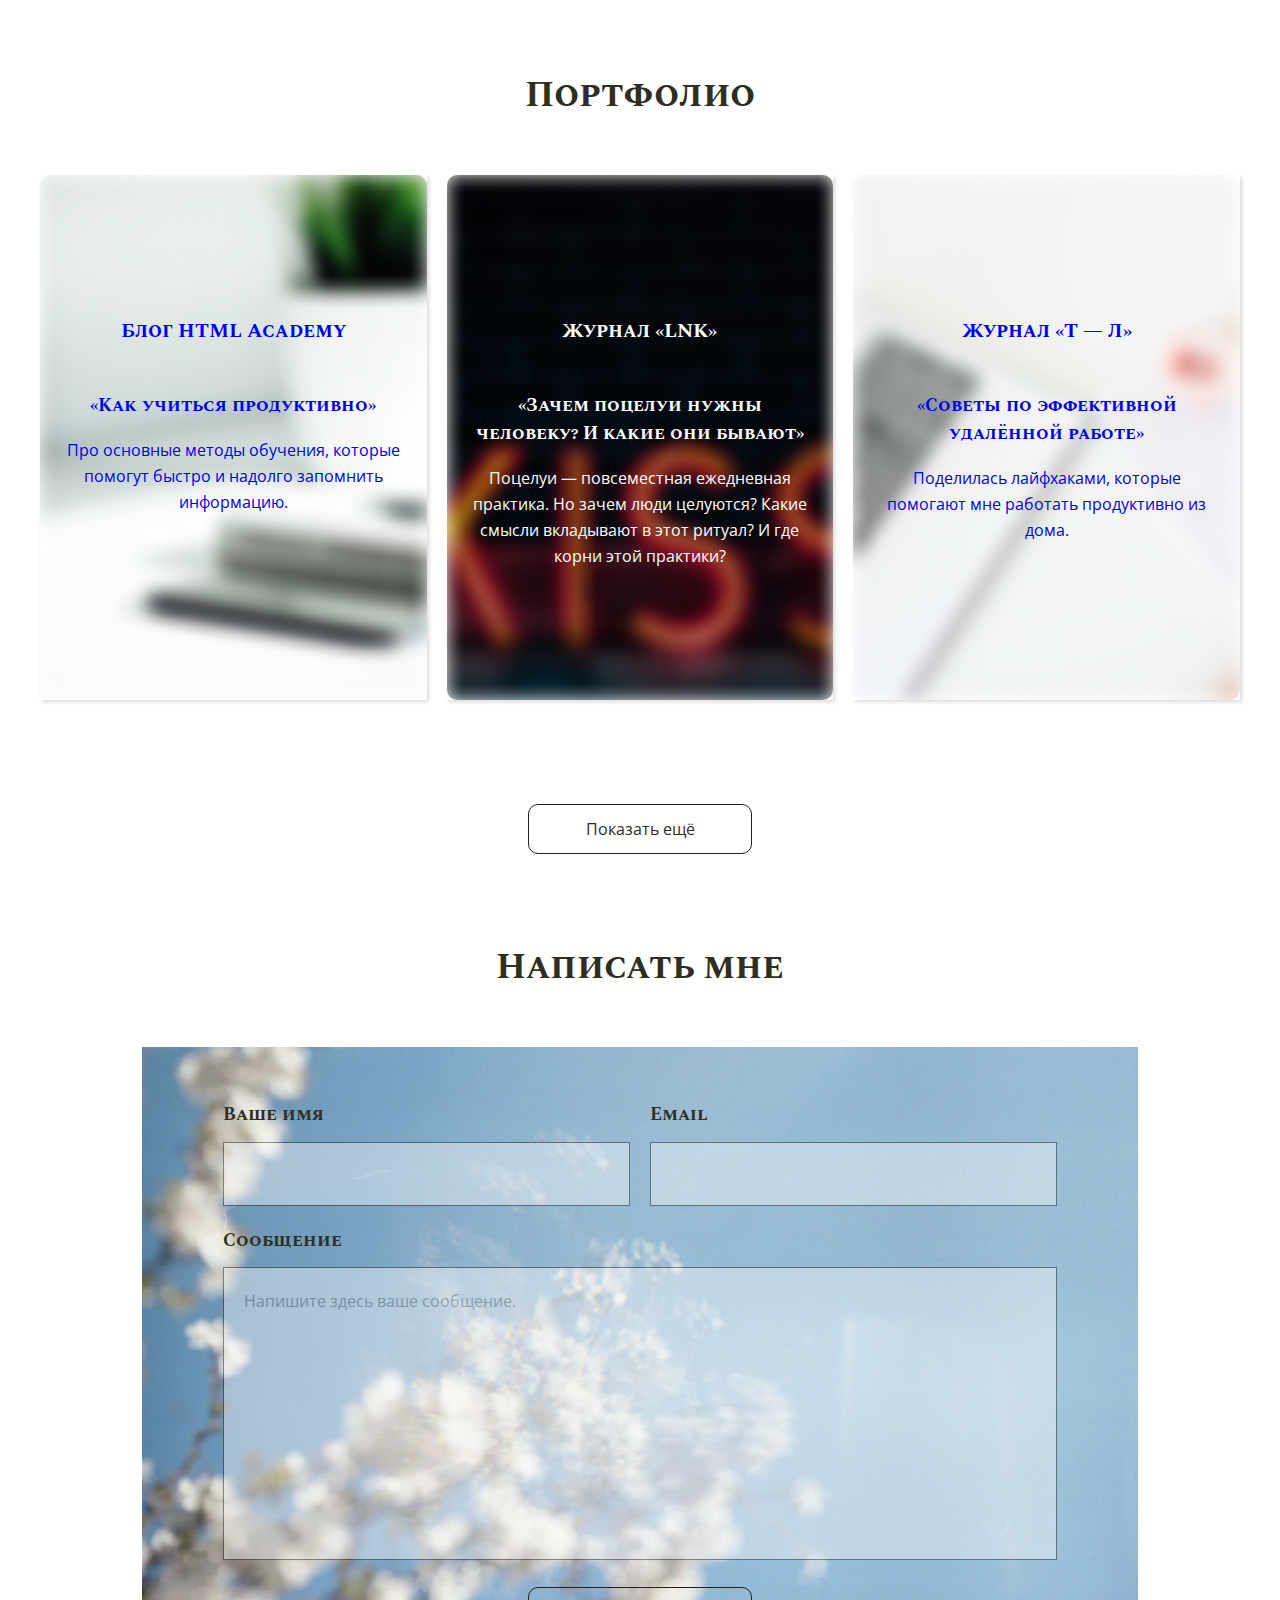
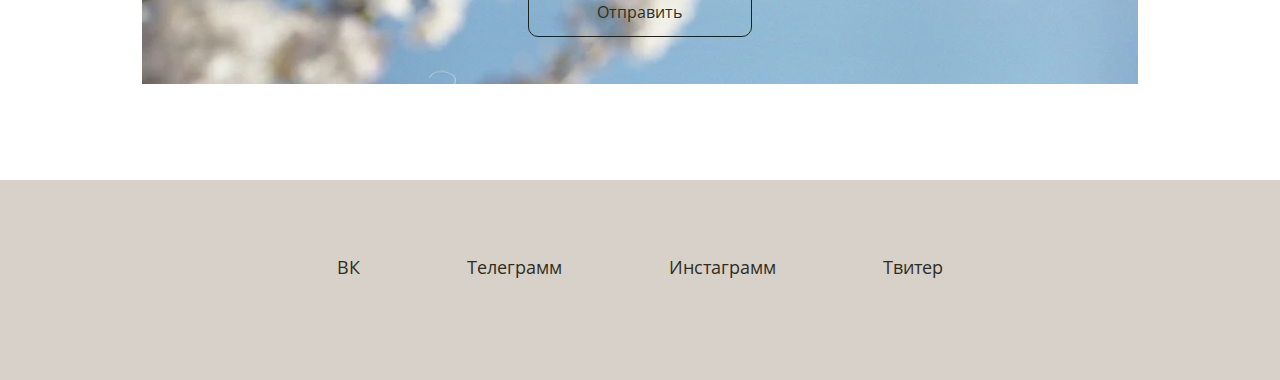
==== commit c8bc5b67: "Page 2. Header, article, comments without hover" ====
--- a/index.html
+++ b/index.html
@@ -67,8 +67,8 @@
                   Летний месяц я провела в столице Германии вместе с друзьями. И вот как это было!
                   </p>
                   <div class="wrapper">
-                    <span class="article-preview__teg">Теги: путешествия</span>
-                    <span class="article-preview__date">29.09.2020</span>
+                    <span class="tegs">Теги: путешествия</span>
+                    <span class="date">29.09.2020</span>
                   </div>
                 </div>
               </a>
@@ -83,8 +83,8 @@
                     Собрала для вас список любимых кофеен, где подают лучший летний напиток.
                   </p>
                   <div class="wrapper">
-                    <span class="article-preview__teg">Теги: город</span>
-                    <span class="article-preview__date">24.07.2020</span>
+                    <span class="tegs">Теги: город</span>
+                    <span class="date">24.07.2020</span>
                   </div>
                 </div>
               </a>
@@ -99,8 +99,8 @@
                     Рассказываю о прочитанных за последнее время книгах: фавориты и провалы.
                   </p>
                   <div class="wrapper">
-                    <span class="article-preview__teg">Теги: книги</span>
-                    <span class="article-preview__date">29.09.2020</span>
+                    <span class="tegs">Теги: книги</span>
+                    <span class="date">29.09.2020</span>
                   </div>
                 </div>
               </a>
@@ -119,8 +119,8 @@
                     Поделилась с вами весенними фотографиями, и секретами удачных снимков.
                   </p>
                   <div class="wrapper">
-                    <span class="article-preview__teg light-text">Теги: фотографии</span>
-                    <span class="article-preview__date light-text">29.06.2020</span>
+                    <span class="tegs tegs--light">Теги: фотографии</span>
+                    <span class="date date--light">29.06.2020</span>
                   </div>
                 </div>
               </a>
@@ -135,8 +135,8 @@
                     Что может быть лучше чизкейка с сезонными ягодами? Только домашний чизкейк!
                   </p>
                   <div class="wrapper">
-                    <span class="article-preview__teg light-text">Теги: рецепты</span>
-                    <span class="article-preview__date light-text">24.06.2020</span>
+                    <span class="tegs tegs--light">Теги: рецепты</span>
+                    <span class="date date--light">24.06.2020</span>
                   </div>
                 </div>
               </a>
@@ -234,17 +234,17 @@
         <div class="row">
           <div class="col-10 col-offset-1">
             <form class="form-contact">
-              <div class="form-contact__field">
+              <div class="form-contact__group">
                 <label class="form-contact__caption" for="fullname">Ваше имя</label>
-                <input id="fullname" class="form-contact__input" name="fullname" type="text" minlength="10" value="" required>
-              </div>
-              <div class="form-contact__field">
+                <input id="fullname" class="form-contact__field" name="fullname" type="text" minlength="10" value="" required>
+              </div>
+              <div class="form-contact__group">
                 <label class="form-contact__caption" for="email">Email</label>
-                <input id="email" class="form-contact__input" name="email" type="text" minlength="10" value="" required>
-              </div>
-              <div class="form-contact__field form-contact__field--big">
+                <input id="email" class="form-contact__field" name="email" type="text" minlength="10" value="" required>
+              </div>
+              <div class="form-contact__group form-contact__group--big">
                 <label class="form-contact__caption" for="message">Сообщение</label>
-                <textarea id="message" class="form-contact__input form-contact__input--message" name="message" maxlength="200" value="" placeholder="Напишите здесь ваше сообщение."></textarea>
+                <textarea id="message" class="form-contact__field form-contact__field--message" name="message" maxlength="200" value="" placeholder="Напишите здесь ваше сообщение."></textarea>
               </div>
               <button class="btn btn--primary">Отправить</button>
             </form>
--- a/css/main.css
+++ b/css/main.css
@@ -37,6 +37,24 @@
 }
 .title--center {
   text-align: center;
+}
+
+.tegs {
+  color: rgba(46, 47, 34, 0.7);
+}
+.tegs--light {
+  color: rgba(255, 255, 255, 0.7);
+}
+
+.date {
+  color: rgba(46, 47, 34, 0.7);
+}
+.date--light {
+  color: rgba(255, 255, 255, 0.7);
+}
+
+.figcaption {
+  font-size: 14px;
 }
 
 a,
@@ -207,17 +225,17 @@
 }
 
 .header {
-  background-color: #fff;
-  background-size: cover;
   height: 100vh;
   padding-top: 4px;
-  margin-bottom: 83px;
+  margin-bottom: 85px;
 }
 .header--bg-home {
-  background: url("../img/fon-header_1.jpg");
+  background-image: url("../img/fon-header_1.jpg");
+  background-size: cover;
 }
 .header--bg-article {
-  background: url("../img/fon-header_1.jpg");
+  background-image: url("../img/page-article/fon-header_2.jpg");
+  background-size: cover;
 }
 
 .nav {
@@ -327,9 +345,6 @@
   margin-right: 80px;
   color: #fff;
 }
-.article-preview__info--imposition .light-text {
-  color: rgba(255, 255, 255, 0.7);
-}
 .article-preview__info--imposition .article-preview__description {
   font-size: 18px;
   line-height: 1.555555;
@@ -343,7 +358,6 @@
 }
 .article-preview span {
   display: block;
-  color: rgba(46, 47, 34, 0.7);
 }
 
 .section-about {
@@ -375,7 +389,7 @@
 }
 .slogan__text {
   font-style: italic;
-  font-size: 30px;
+  font-size: 36px;
   line-height: 1.333333;
 }
 
@@ -442,16 +456,16 @@
   padding-right: 71px;
   padding-bottom: 62px;
 }
-.form-contact__field {
+.form-contact__group {
   width: 50%;
   padding-right: 10px;
   padding-left: 10px;
   margin-bottom: 20px;
 }
-.form-contact__field--big {
+.form-contact__group--big {
   width: 100%;
 }
-.form-contact__field:hover .form-contact__input {
+.form-contact__group:hover .form-contact__field {
   -webkit-box-shadow: 0 0 10px 2px #000;
           box-shadow: 0 0 10px 2px #000;
 }
@@ -462,20 +476,20 @@
   font-weight: 700;
   margin-bottom: 12px;
 }
-.form-contact__input {
+.form-contact__field {
   width: 100%;
   padding: 20px;
   opacity: 0.4;
   border: 1px solid #000;
   outline: none;
 }
-.form-contact__input:focus {
+.form-contact__field:focus {
   outline: 1px solid #000;
 }
-.form-contact__input:active {
+.form-contact__field:active {
   outline: 4px solid #000;
 }
-.form-contact__input--message {
+.form-contact__field--message {
   height: 293px;
   resize: none;
 }
@@ -506,7 +520,7 @@
   outline: none;
 }
 .social-list__link {
-  display: box;
+  display: block;
   padding: 8px 12px;
   color: #2E2F22;
   font-size: 18px;
@@ -524,4 +538,202 @@
   text-shadow: 0 0 2px #2E2F22;
 }
 
+.block-like__like:hover, .share-list__link:hover, .block-advice__link:hover {
+  outline: 1px dotted #2E2F22;
+}
+.block-like__like:focus, .share-list__link:focus, .block-advice__link:focus {
+  background-color: #ebebe4;
+  outline: 1px dotted #2E2F22;
+}
+.block-like__like:active, .share-list__link:active, .block-advice__link:active {
+  background-color: #cacbb8;
+  outline: 1px dotted #2E2F22;
+}
+
+.article {
+  margin-bottom: 65px;
+}
+.article__title {
+  margin-bottom: 6px;
+}
+.article__content {
+  margin-bottom: 40px;
+}
+.article__content p:not(:last-child) {
+  margin-bottom: 25px;
+}
+
+.tegs-date {
+  margin-bottom: 50px;
+}
+.tegs-date span {
+  display: inline-block;
+  margin-right: 18px;
+}
+
+.figure {
+  margin: 15px 0 40px 0;
+}
+
+.block-share {
+  display: -webkit-box;
+  display: -ms-flexbox;
+  display: flex;
+  -webkit-box-orient: horizontal;
+  -webkit-box-direction: normal;
+      -ms-flex-direction: row;
+          flex-direction: row;
+  -webkit-box-pack: justify;
+      -ms-flex-pack: justify;
+          justify-content: space-between;
+  margin-bottom: 37px;
+}
+
+.block-like {
+  font-size: 0;
+}
+.block-like__like {
+  display: inline-block;
+  margin-right: 4px;
+  padding: 10px;
+}
+.block-like__amount {
+  font-size: 16px;
+  display: inline-block;
+}
+
+.share-list {
+  list-style: none;
+  display: -webkit-box;
+  display: -ms-flexbox;
+  display: flex;
+  -webkit-box-orient: horizontal;
+  -webkit-box-direction: normal;
+      -ms-flex-direction: row;
+          flex-direction: row;
+}
+.share-list__item {
+  outline: none;
+}
+.share-list__link {
+  display: block;
+  margin-left: 12px;
+  padding: 10px;
+}
+
+.block-advice__link {
+  display: inline-block;
+  vertical-align: middle;
+  font-size: 36px;
+  color: #2E2F22;
+  font-weight: 700;
+  border: 1px solid transparent;
+}
+.block-advice__arrow {
+  display: inline-block;
+  vertical-align: middle;
+  margin-left: 15px;
+}
+
+.arrow {
+  cursor: pointer;
+  position: relative;
+  width: 62px;
+  height: 2px;
+  background-color: #2E2F22;
+}
+.arrow::after {
+  content: "";
+  position: absolute;
+  right: 0;
+  top: -4px;
+  width: 10px;
+  height: 10px;
+  border-top: 2px solid #2E2F22;
+  border-right: 2px solid #2E2F22;
+  -webkit-transform: rotate(45deg);
+          transform: rotate(45deg);
+}
+
+.section-comment {
+  margin-bottom: 81px;
+}
+
+.comments-list {
+  margin-bottom: 77px;
+  padding: 45px 80px 50px 100px;
+  background-color: #ECE1E1;
+  font-size: 0;
+}
+.comments-list__item {
+  list-style: none;
+}
+.comments-list__item:not(:last-child) {
+  margin-bottom: 55px;
+}
+.comments-list__user {
+  margin-bottom: 14px;
+}
+.comments-list__foto {
+  display: inline-block;
+  border-radius: 10px;
+  margin-right: 14px;
+}
+.comments-list__name {
+  font-size: 16px;
+  font-weight: 700;
+  vertical-align: middle;
+}
+.comments-list__content {
+  font-size: 16px;
+}
+
+.feedback {
+  padding-left: 80px;
+}
+.feedback__title {
+  font-size: 24px;
+  font-weight: 700;
+  margin-bottom: 70px;
+}
+.feedback__form {
+  max-height: 210px;
+}
+
+.form-comment {
+  display: -webkit-box;
+  display: -ms-flexbox;
+  display: flex;
+  -webkit-box-orient: vertical;
+  -webkit-box-direction: normal;
+      -ms-flex-direction: column;
+          flex-direction: column;
+  -ms-flex-wrap: wrap;
+      flex-wrap: wrap;
+  -ms-flex-line-pack: justify;
+      align-content: space-between;
+}
+.form-comment__field {
+  width: 30.769231%;
+  outline: none;
+  border: none;
+  border-bottom: 1px solid #2E2F22;
+  padding-bottom: 15px;
+  margin-bottom: 35px;
+}
+.form-comment__field--message {
+  margin-bottom: 0;
+  width: 56.783216%;
+  height: 210px;
+  border: 1px solid #2E2F22;
+  border-radius: 10px;
+  padding: 18px 20px;
+  resize: none;
+  -ms-flex-line-pack: stretch;
+      align-content: stretch;
+}
+.form-comment__btn {
+  margin-top: 14px;
+}
+
 /*# sourceMappingURL=main.css.map */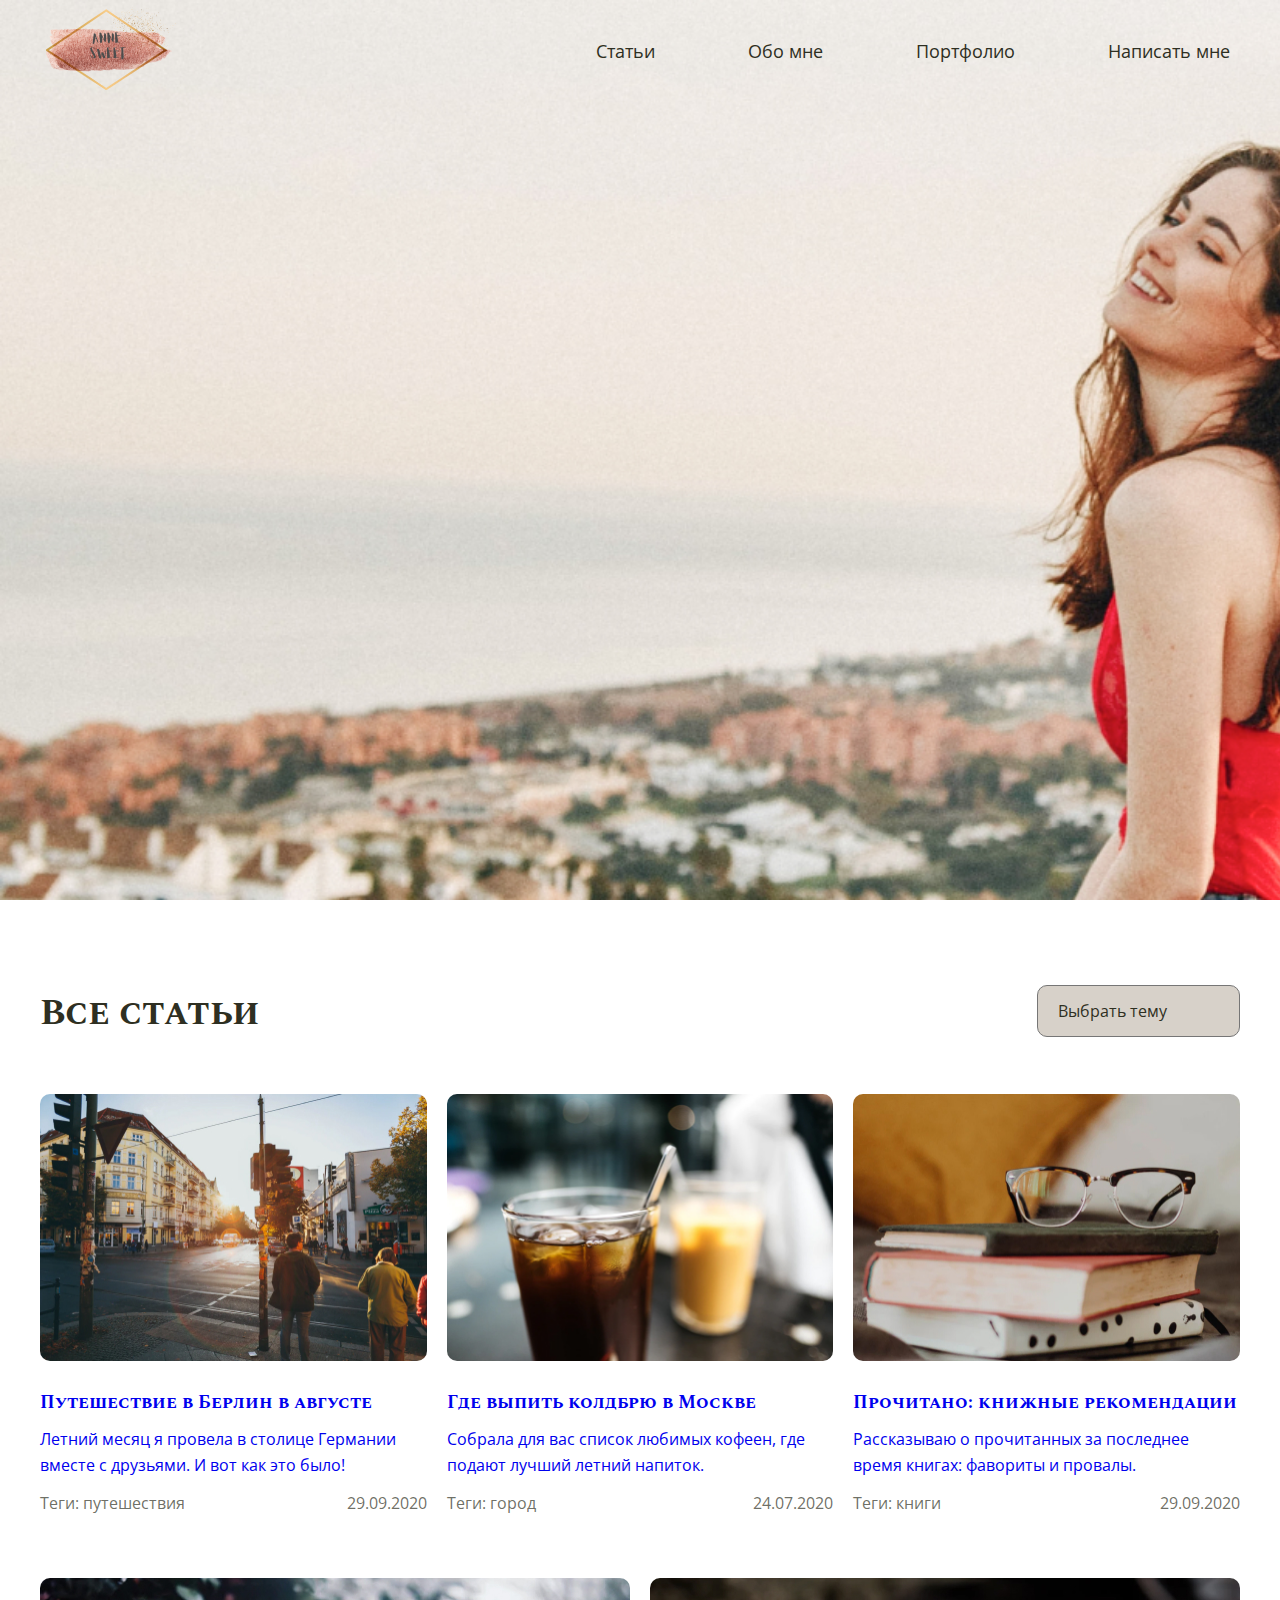
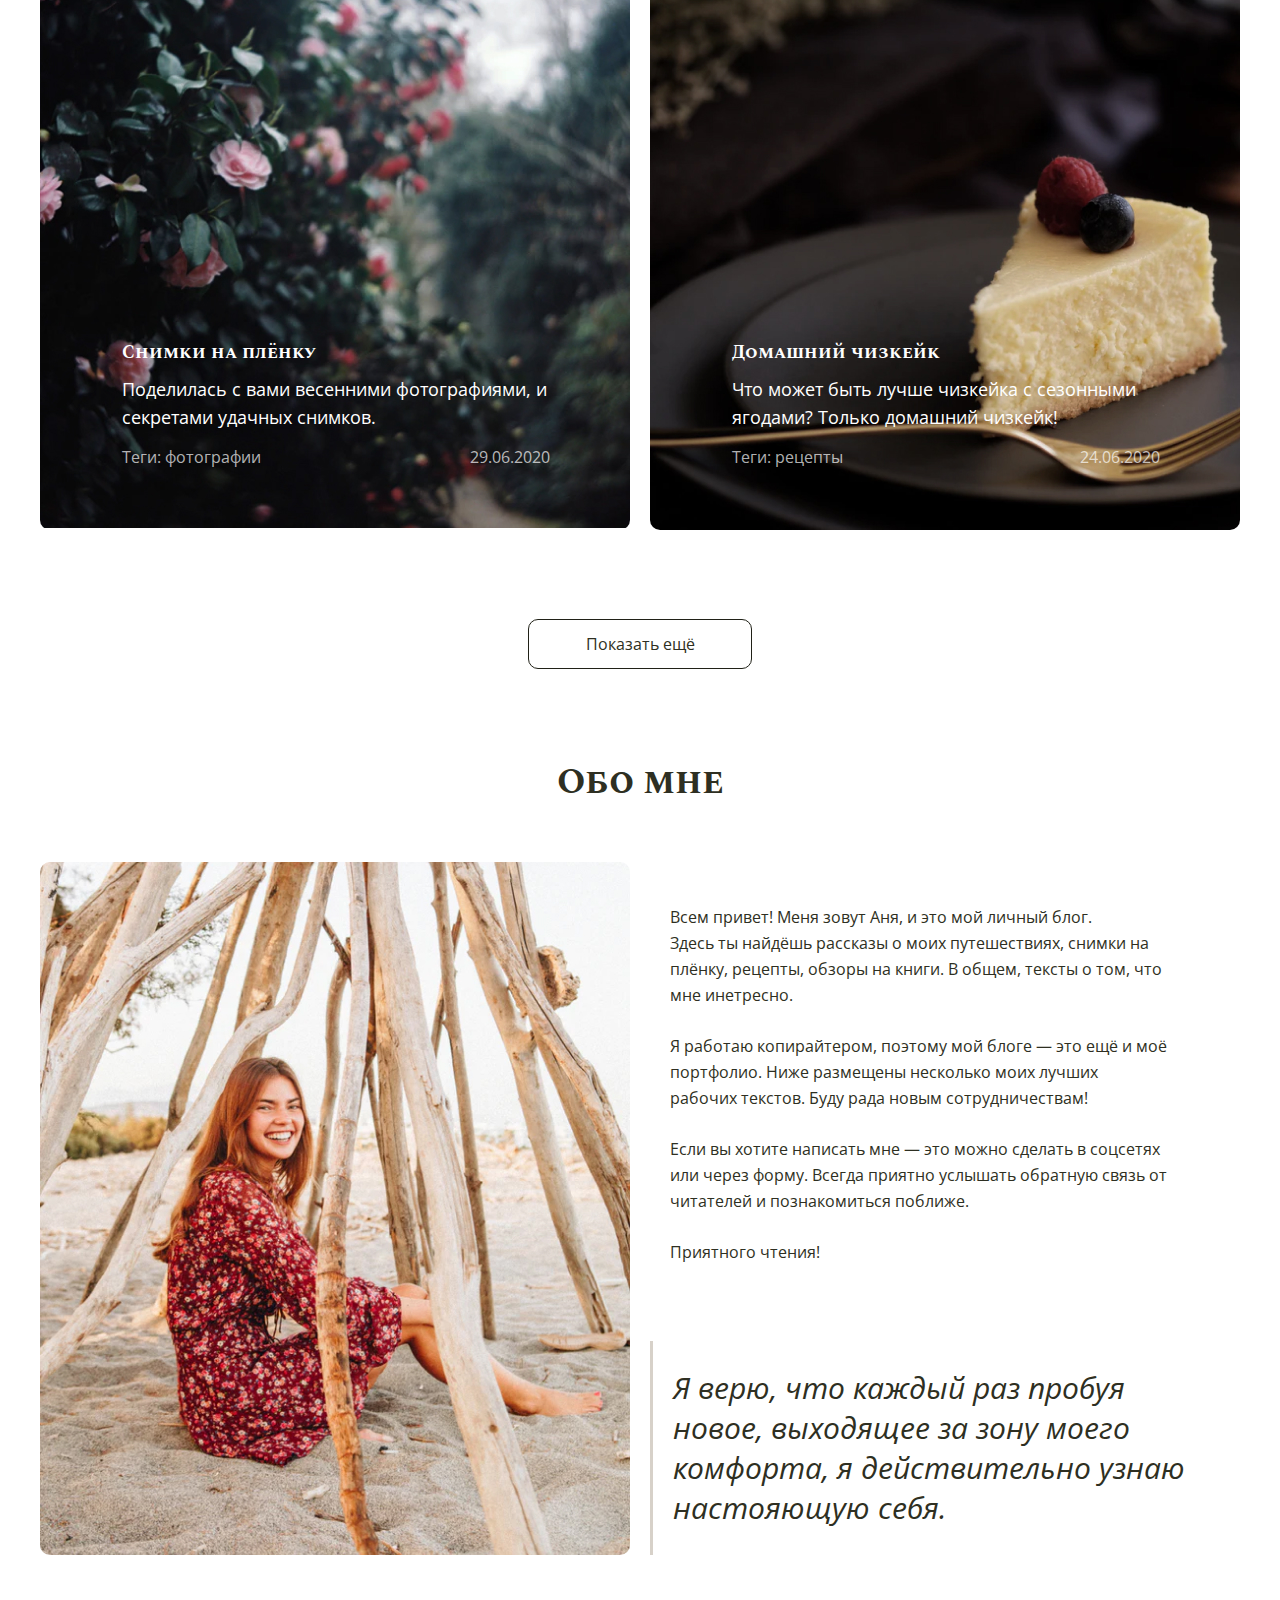
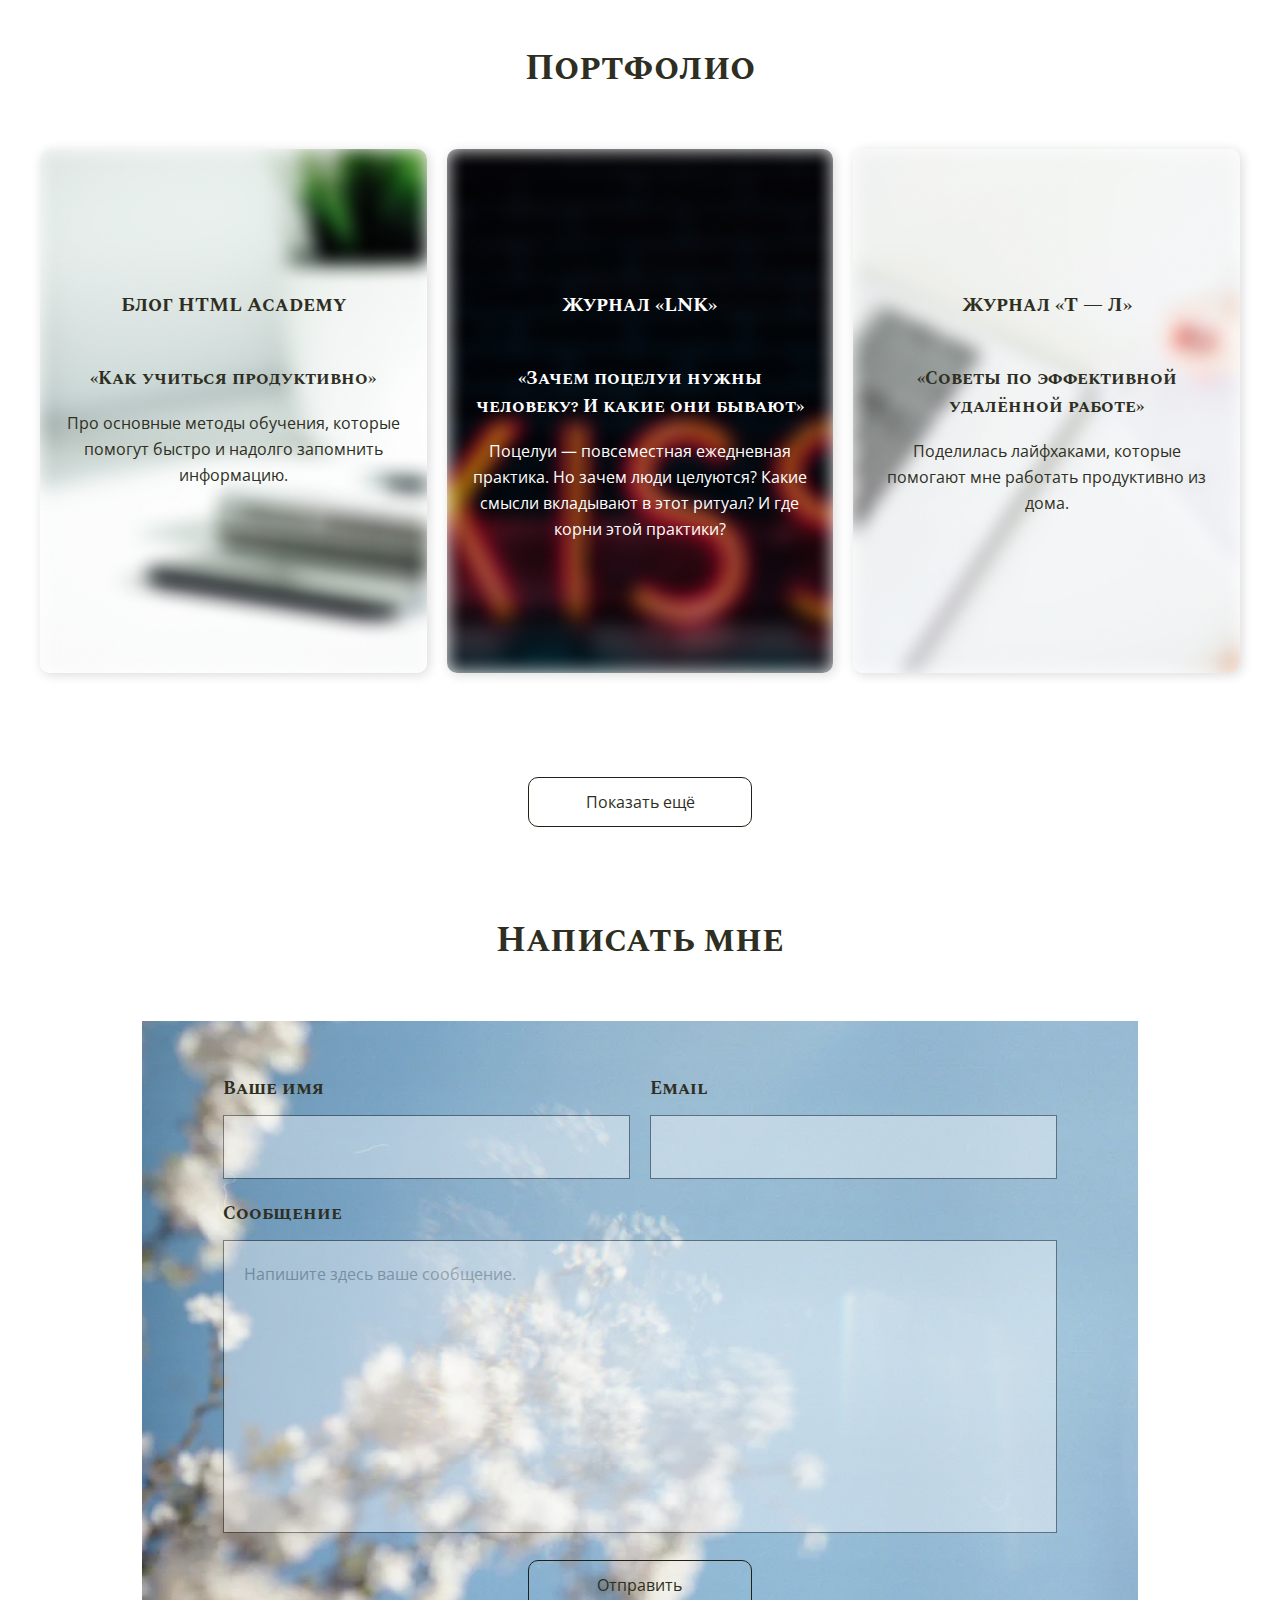
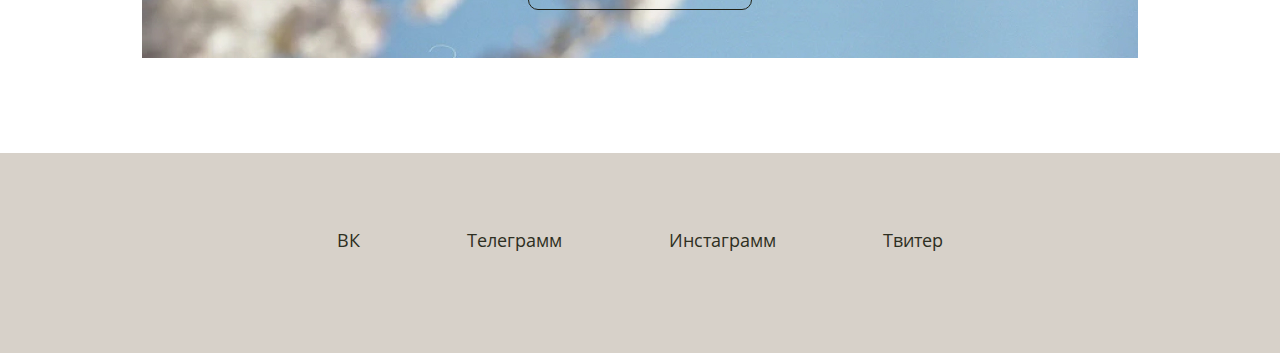
==== commit 6944d96d: "Test" ====
--- a/index.html
+++ b/index.html
@@ -1,5 +1,5 @@
 <!DOCTYPE html>
-<html lang="en">
+<html lang="ru">
 <head>
   <meta charset="UTF-8">
   <title>Blog</title>
@@ -58,7 +58,7 @@
         <div class="list-article">
           <div class="row">
             <div class="col-4">
-              <a class="article-preview">
+              <a class="article-preview" href="index2.html">
                 <img class="article-preview__img img-responsive" src="img/article_1.jpg">
                 <div class="article-preview__info">
                   <h4 class="title article-preview__title">Путешествие в Берлин в августе
@@ -68,13 +68,13 @@
                   </p>
                   <div class="wrapper">
                     <span class="tegs">Теги: путешествия</span>
-                    <span class="date">29.09.2020</span>
-                  </div>
-                </div>
-              </a>
-            </div>
-            <div class="col-4">
-              <a class="article-preview">
+                    <time class="date" datetime="2020-09-29">29.09.2020</time>
+                  </div>
+                </div>
+              </a>
+            </div>
+            <div class="col-4">
+              <a class="article-preview" href="index2.html">
                 <img class="article-preview__img img-responsive" src="img/article_2.jpg">
                 <div class="article-preview__info">
                   <h4 class="title article-preview__title">Где выпить колдбрю в Москве
@@ -84,13 +84,13 @@
                   </p>
                   <div class="wrapper">
                     <span class="tegs">Теги: город</span>
-                    <span class="date">24.07.2020</span>
-                  </div>
-                </div>
-              </a>
-            </div>
-            <div class="col-4">
-              <a class="article-preview">
+                    <time class="date" datetime="2020-07-24">24.07.2020</time>
+                  </div>
+                </div>
+              </a>
+            </div>
+            <div class="col-4">
+              <a class="article-preview" href="index2.html">
                 <img class="article-preview__img img-responsive" src="img/article_3.jpg">
                 <div class="article-preview__info">
                   <h4 class="title article-preview__title">Прочитано: книжные рекомендации
@@ -100,7 +100,7 @@
                   </p>
                   <div class="wrapper">
                     <span class="tegs">Теги: книги</span>
-                    <span class="date">29.09.2020</span>
+                    <time class="date" datetime="2020-09-2020">29.09.2020</time>
                   </div>
                 </div>
               </a>
@@ -110,7 +110,7 @@
         <div class="list-article">
           <div class="row">
             <div class="col-6">
-              <a class="article-preview">
+              <a class="article-preview" href="index2.html">
                 <img class="article-preview__img img-responsive" src="img/article_4.jpg">
                 <div class="article-preview__info article-preview__info--imposition">
                   <h4 class="title article-preview__title">Снимки на плёнку
@@ -120,13 +120,13 @@
                   </p>
                   <div class="wrapper">
                     <span class="tegs tegs--light">Теги: фотографии</span>
-                    <span class="date date--light">29.06.2020</span>
+                    <time class="date date--light" datetime="2020-06-29">29.06.2020</time>
                   </div>
                 </div>
               </a>
             </div>
             <div class="col-6">
-              <a class="article-preview">
+              <a class="article-preview" href="index2.html">
                 <img class="article-preview__img img-responsive" src="img/article_5.jpg">
                 <div class="article-preview__info article-preview__info--imposition">
                   <h4 class="title article-preview__title">Домашний чизкейк 
@@ -136,7 +136,7 @@
                   </p>
                   <div class="wrapper">
                     <span class="tegs tegs--light">Теги: рецепты</span>
-                    <span class="date date--light">24.06.2020</span>
+                    <time class="date date--light" datetime="2020-06-24">24.06.2020</time>
                   </div>
                 </div>
               </a>
@@ -150,13 +150,13 @@
         <div class="row">
           <div class="col-6">
             <div class="photo">
-              <img class="photo__img" src="img/about_me.jpg" alt="My photo">
+              <img class="photo__img img-responsive" src="img/about_me.jpg" alt="My photo">
             </div>
           </div>
           <div class="col-6">
             <div class="info">
               <div class="info__text">
-                <p>Всем привет! Меня зовут Аня, и это мой личный блог. </br> Здесь ты найдёшь рассказы о моих путешествиях, снимки на плёнку, рецепты, обзоры на книги. В общем, тексты о том, что мне инетресно.
+                <p>Всем привет! Меня зовут Аня, и это мой личный блог. <br> Здесь ты найдёшь рассказы о моих путешествиях, снимки на плёнку, рецепты, обзоры на книги. В общем, тексты о том, что мне инетресно.
                 </p>
                 <p>Я работаю копирайтером, поэтому мой блоге — это ещё и моё портфолио. Ниже размещены несколько моих лучших рабочих текстов. Буду рада новым сотрудничествам!
                 </p>
@@ -244,7 +244,7 @@
               </div>
               <div class="form-contact__group form-contact__group--big">
                 <label class="form-contact__caption" for="message">Сообщение</label>
-                <textarea id="message" class="form-contact__field form-contact__field--message" name="message" maxlength="200" value="" placeholder="Напишите здесь ваше сообщение."></textarea>
+                <textarea id="message" class="form-contact__field form-contact__field--message" name="message" maxlength="200" placeholder="Напишите здесь ваше сообщение."></textarea>
               </div>
               <button class="btn btn--primary">Отправить</button>
             </form>
--- a/css/main.css
+++ b/css/main.css
@@ -145,9 +145,6 @@
   margin-right: -10px;
 }
 
-/*.row + .row {
-  margin-top: 30px;
-}*/
 [class*="col-"] {
   padding-left: 10px;
   padding-right: 10px;
@@ -310,6 +307,7 @@
   border-radius: 10px;
 }
 .custom-select__list {
+  position: relative;
   -webkit-appearance: none;
      -moz-appearance: none;
           appearance: none;
@@ -319,6 +317,23 @@
   padding: 0.75em 1.25em;
   outline: none;
 }
+.custom-select__list:after {
+  content: "";
+  position: absolute;
+  right: 20px;
+  top: 20px;
+  width: 0;
+  height: 0;
+  border: 15px solid;
+  border-bottom-width: 0;
+  border-top-color: #fff;
+  border-top-width: 15px;
+  border-left-color: transparent;
+  border-left-width: 9px;
+  border-right-color: transparent;
+  border-right-width: 9px;
+  cursor: pointer;
+}
 
 .list-article {
   margin-bottom: 62px;
@@ -369,9 +384,17 @@
 }
 
 .info {
-  /*  display: flex;
-    flex-direction: column;
-    justify-content: space-between;*/
+  display: -webkit-box;
+  display: -ms-flexbox;
+  display: flex;
+  -webkit-box-orient: vertical;
+  -webkit-box-direction: normal;
+      -ms-flex-direction: column;
+          flex-direction: column;
+  -webkit-box-pack: justify;
+      -ms-flex-pack: justify;
+          justify-content: space-between;
+  height: 100%;
   padding-top: 42px;
 }
 .info__text {
@@ -389,7 +412,7 @@
 }
 .slogan__text {
   font-style: italic;
-  font-size: 36px;
+  font-size: 30px;
   line-height: 1.333333;
 }
 
@@ -404,16 +427,17 @@
 .portfolio-preview {
   display: block;
   position: relative;
-  -webkit-box-shadow: 2px 2px 4px rgba(0, 0, 0, 0.15);
-          box-shadow: 2px 2px 4px rgba(0, 0, 0, 0.15);
 }
 .portfolio-preview__img {
   border-radius: 10px;
+  -webkit-box-shadow: 2px 2px 12px rgba(0, 0, 0, 0.15);
+          box-shadow: 2px 2px 12px rgba(0, 0, 0, 0.15);
 }
 .portfolio-preview__info {
-  text-align: center;
   position: absolute;
   top: 140px;
+  color: #2E2F22;
+  text-align: center;
   padding-right: 18px;
   padding-left: 18px;
 }
@@ -678,6 +702,7 @@
   display: inline-block;
   border-radius: 10px;
   margin-right: 14px;
+  vertical-align: middle;
 }
 .comments-list__name {
   font-size: 16px;
@@ -720,6 +745,16 @@
   border-bottom: 1px solid #2E2F22;
   padding-bottom: 15px;
   margin-bottom: 35px;
+}
+.form-comment__field:hover {
+  border-bottom: 1px solid #000;
+  -webkit-box-shadow: 0 0 3px #2E2F22;
+          box-shadow: 0 0 3px #2E2F22;
+}
+.form-comment__field:focus {
+  border-bottom: 1px solid #000;
+  -webkit-box-shadow: 0 0 3px #2E2F22;
+          box-shadow: 0 0 3px #2E2F22;
 }
 .form-comment__field--message {
   margin-bottom: 0;
@@ -729,8 +764,7 @@
   border-radius: 10px;
   padding: 18px 20px;
   resize: none;
-  -ms-flex-line-pack: stretch;
-      align-content: stretch;
+  /*     align-content: stretch;*/
 }
 .form-comment__btn {
   margin-top: 14px;
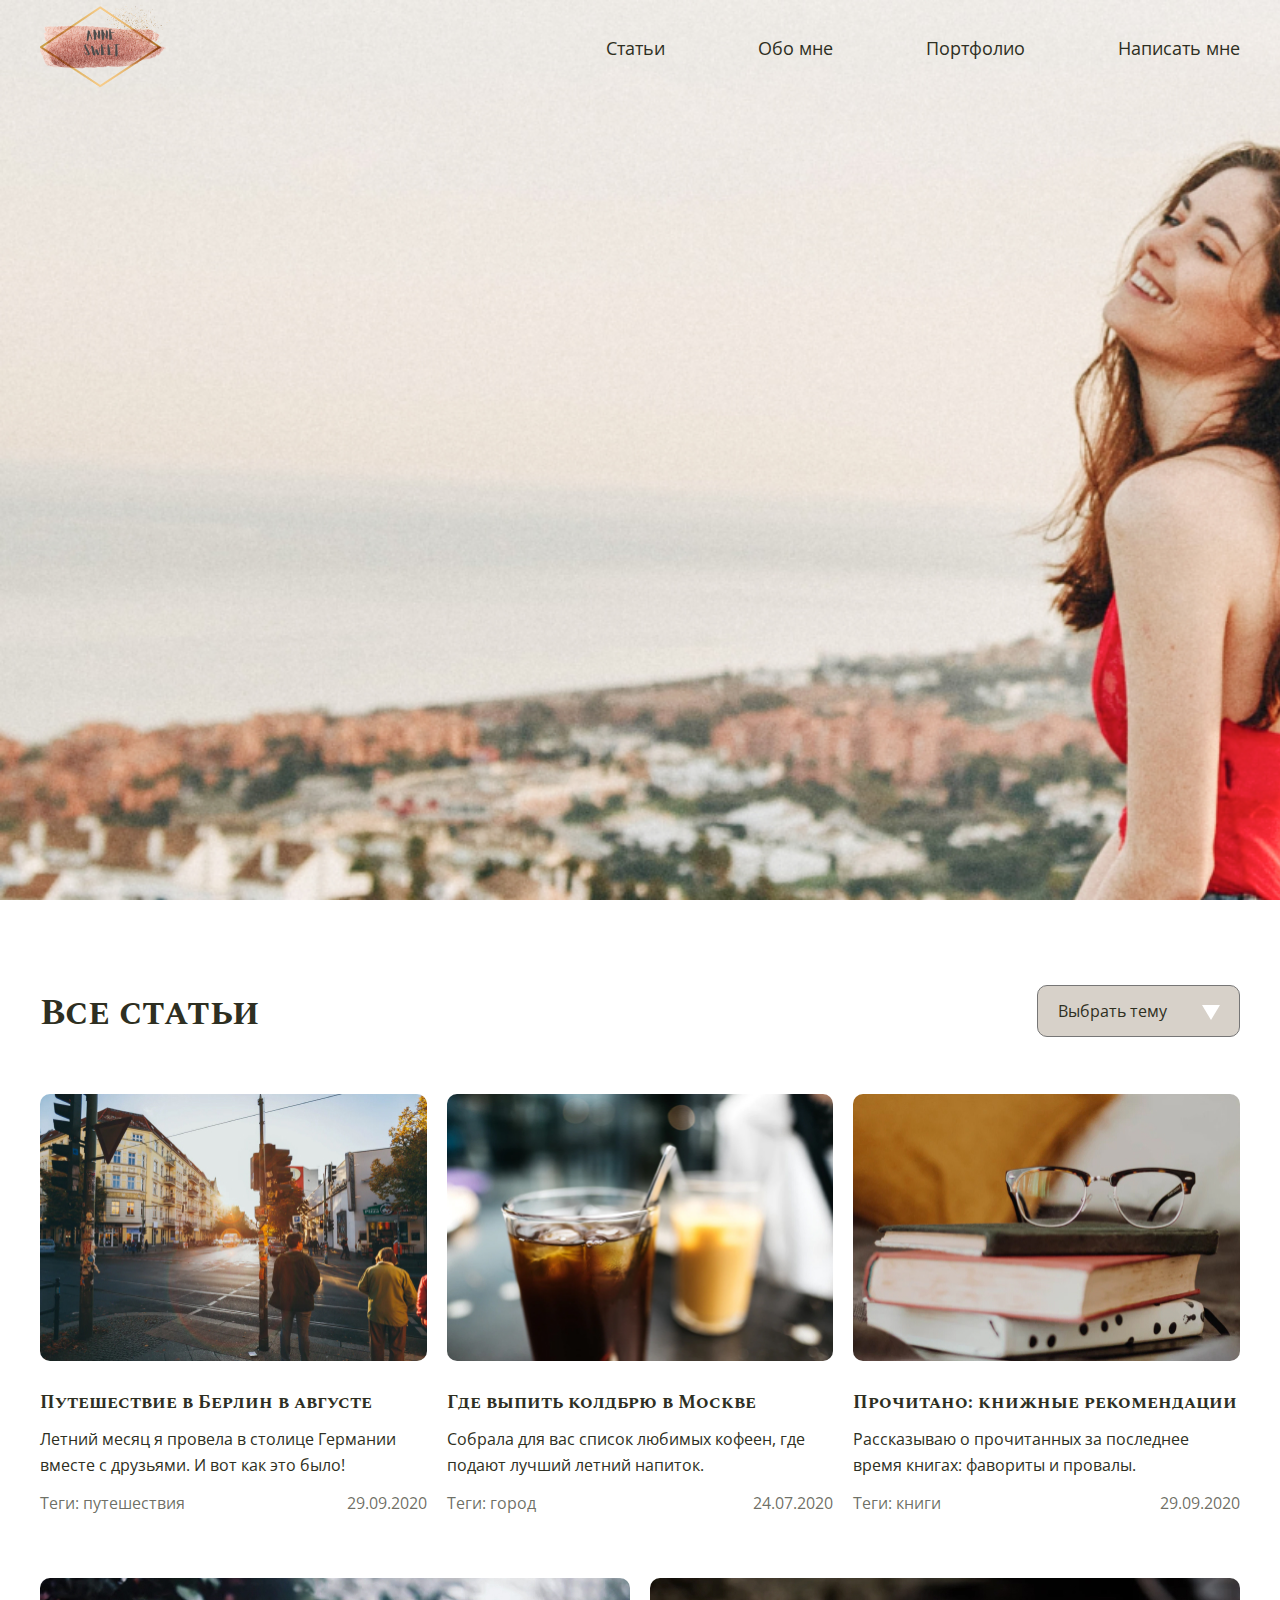
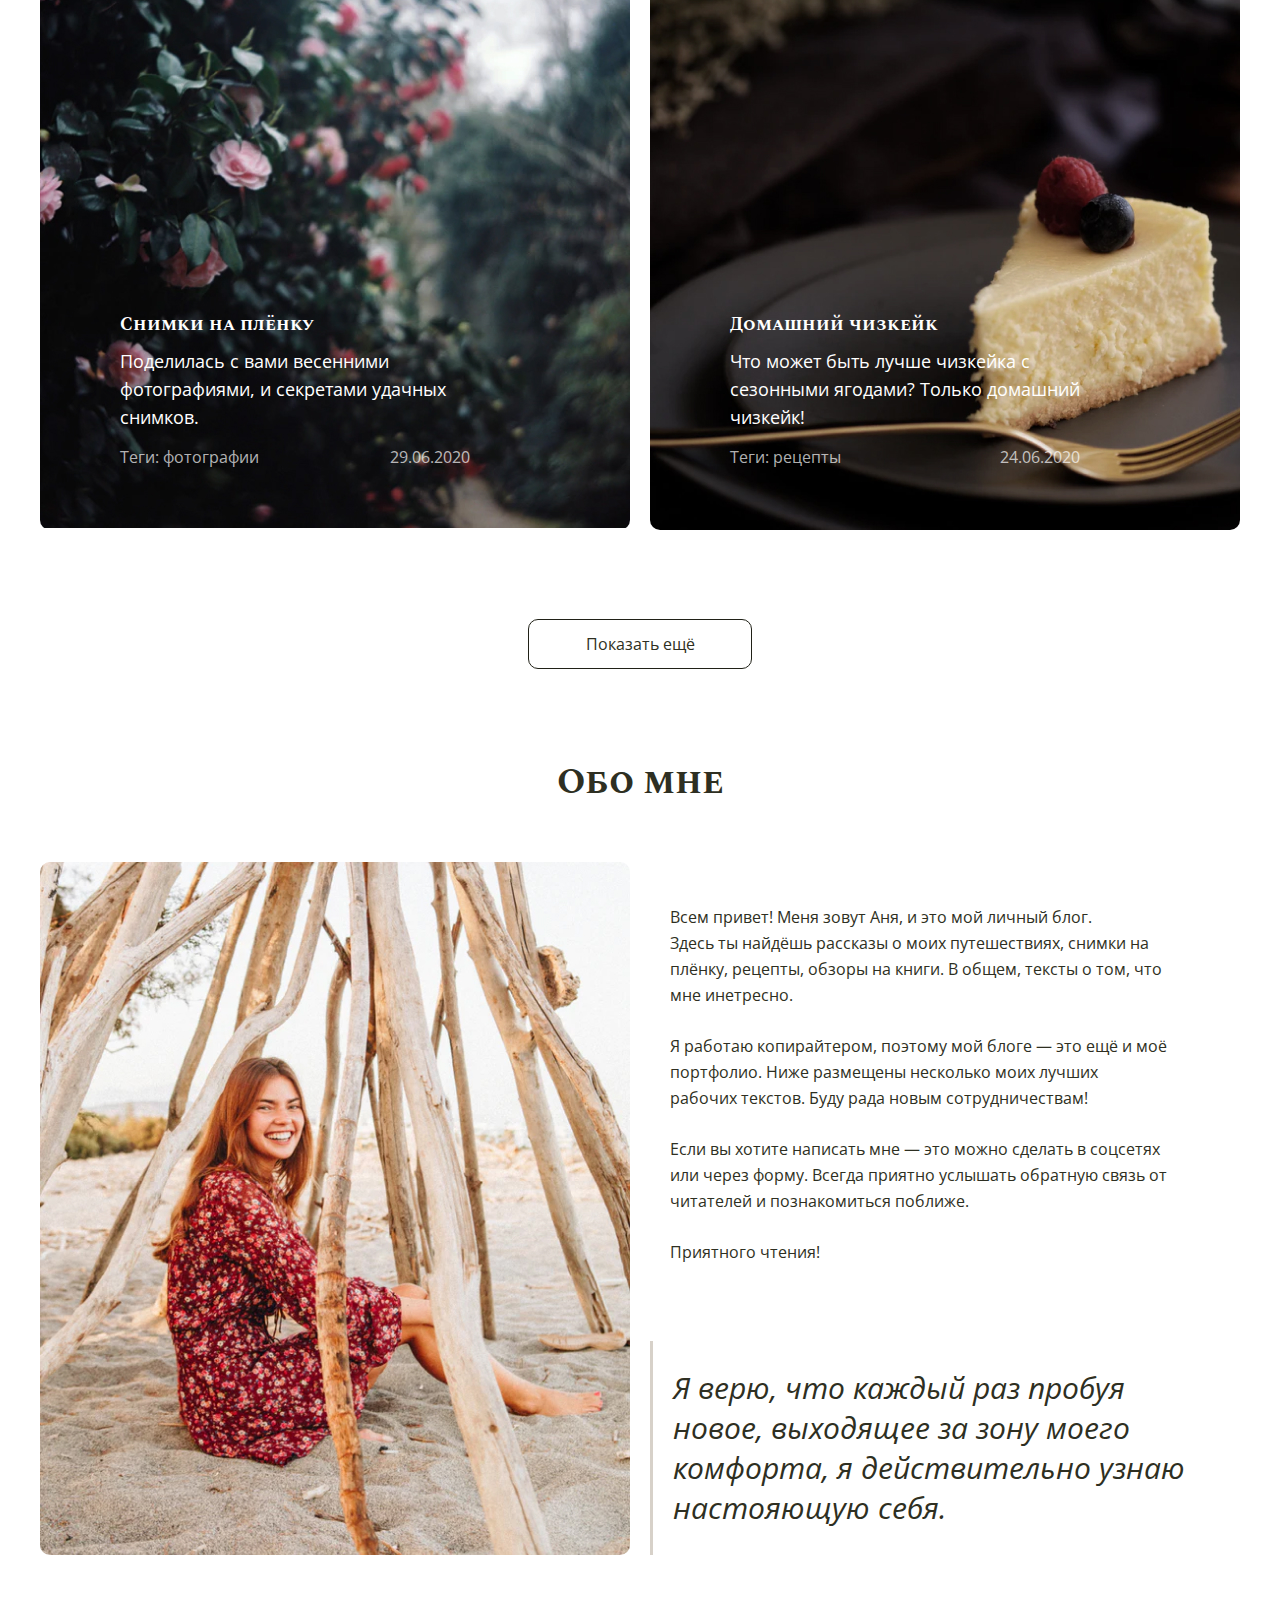
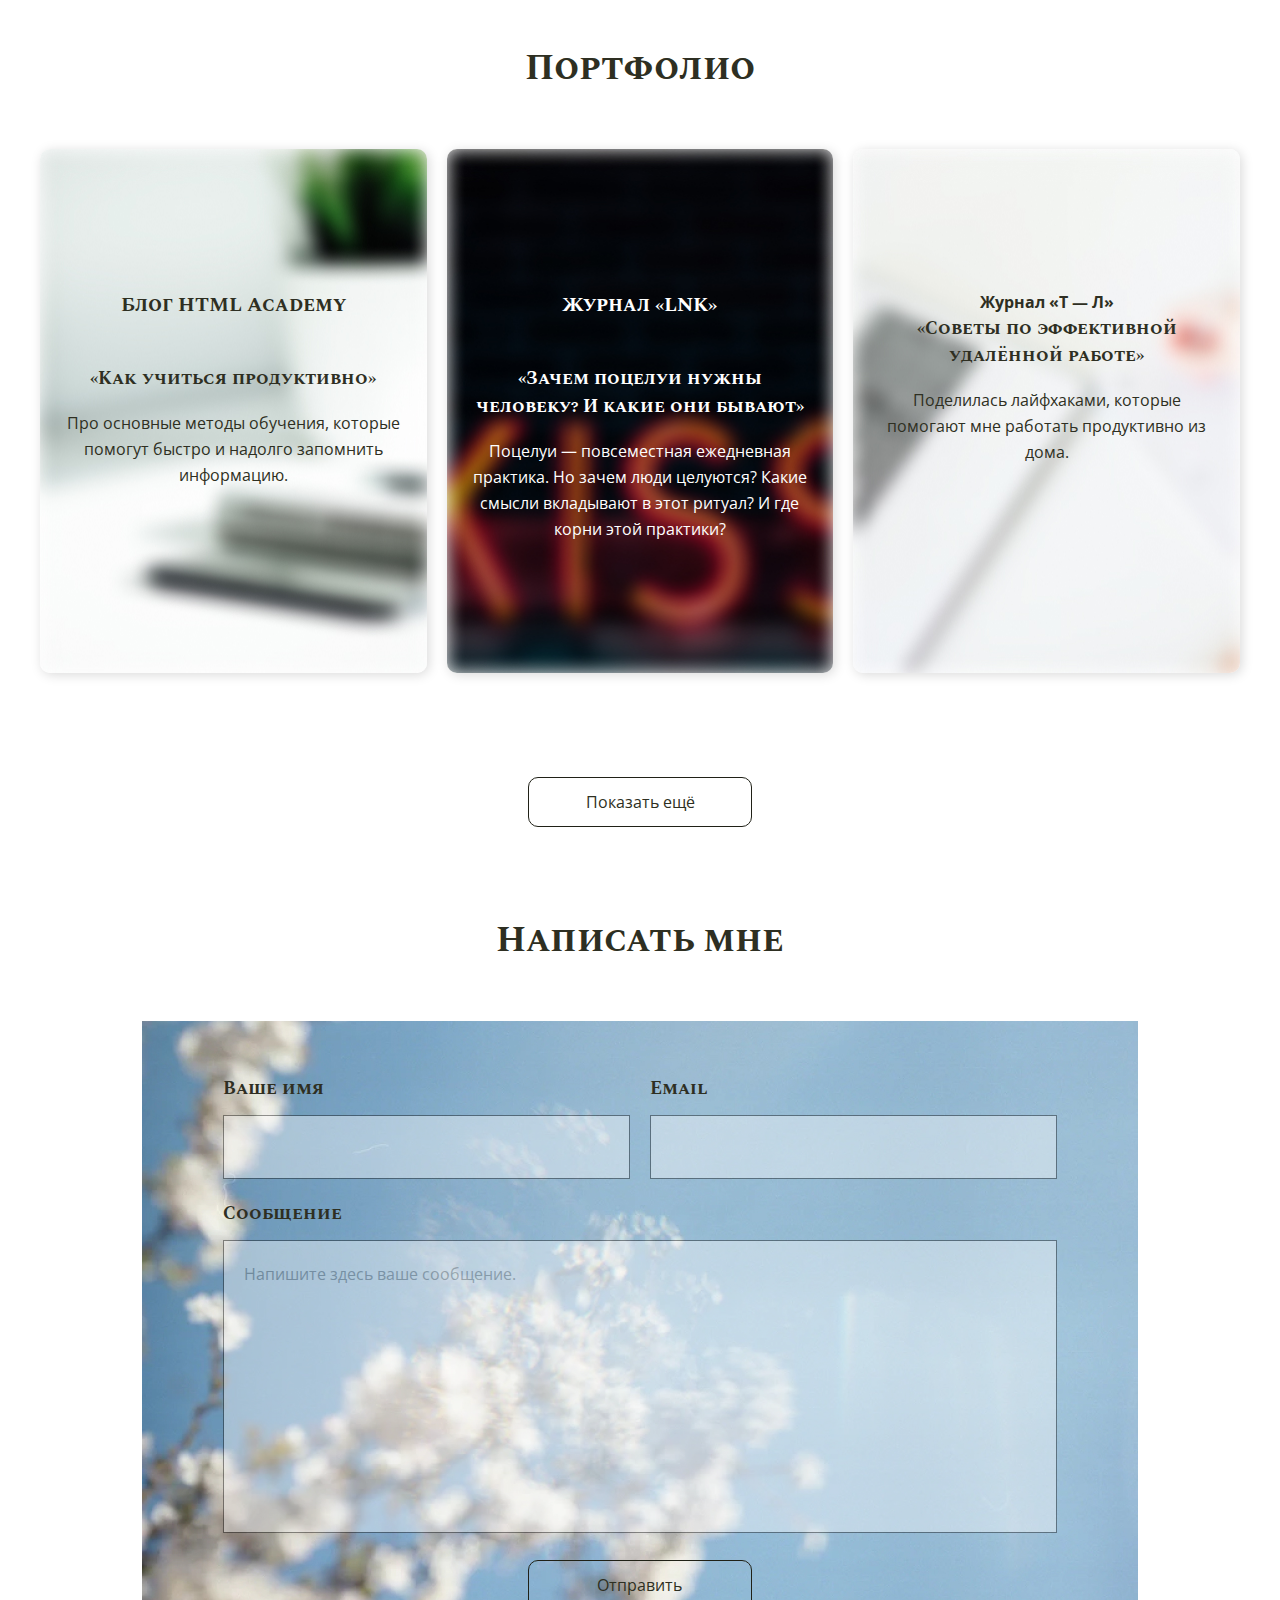
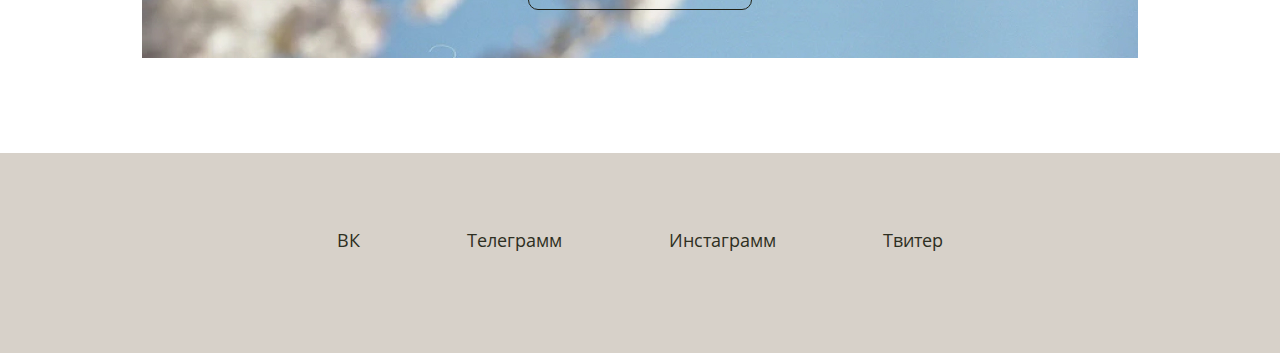
==== commit 3fb55ae5: "Added JS" ====
--- a/index.html
+++ b/index.html
@@ -15,128 +15,127 @@
 <body>
   <header class="header header--bg-home">
     <div class="container">
-      <nav class="nav">
-          <div class="logo">
-            <a class="link-logo" href="#">
-              <img src="img/logo.png" alt="logo">
-            </a>
-          </div>
-          <ul class="menu">
-            <li class="menu__item">
-              <a class="menu__link" href="#articles">Статьи</a>
-            </li>
-            <li class="menu__item">
-              <a class="menu__link" href="#about">Обо мне</a>
-            </li>
-            <li class="menu__item">
-              <a class="menu__link" href="#portfolio">Портфолио</a>
-            </li>
-            <li class="menu__item">
-              <a class="menu__link" href="#feedback">Написать мне</a>
-            </li>
-          </ul>
+      <nav class="main-nav">  
+        <a class="link-logo" href="#">
+          <img src="img/logo.png" alt="logo">
+        </a>
+        <ul class="menu">
+          <li class="menu__item">
+            <a class="menu__link" href="#articles">Статьи</a>
+          </li>
+          <li class="menu__item">
+            <a class="menu__link" href="#about">Обо мне</a>
+          </li>
+          <li class="menu__item">
+            <a class="menu__link" href="#portfolio">Портфолио</a>
+          </li>
+          <li class="menu__item">
+            <a class="menu__link" href="#feedback">Написать мне</a>
+          </li>
+        </ul>
       </nav >
+      <h1 class="sr-only"></h1>
     </div>
   </header>
   <main >
     <div class="container">
       <section class="section-articles" id="articles">
-        <div class="articles__title">
-          <h1 class="title">Все статьи</h1>
+        <div class="section-articles__header">
+          <h2 class="title section-title">Все статьи</h2>
           <div class="custom-select">
             <select class="custom-select__list">
               <option class="custom-select__item" hidden>Выбрать тему</option>
-              <option class="custom-select__item">Все статьи</option>
-              <option class="custom-select__item">Путешествия</option>
-              <option class="custom-select__item">Город</option>
-              <option class="custom-select__item">Книги</option>
-              <option class="custom-select__item">Фотографии</option>
-              <option class="custom-select__item">Рецепты</option>
+              <option class="custom-select__item" value="all">Все статьи</option>
+              <option class="custom-select__item" value="travels">Путешествия</option>
+              <option class="custom-select__item" value="city">Город</option>
+              <option class="custom-select__item" value="books">Книги</option>
+              <option class="custom-select__item" value="photos">Фотографии</option>
+              <option class="custom-select__item" value="recipes">Рецепты</option>
             </select>
           </div>
         </div>
-        <div class="list-article">
+        <div class="articles-list">
           <div class="row">
             <div class="col-4">
-              <a class="article-preview" href="index2.html">
-                <img class="article-preview__img img-responsive" src="img/article_1.jpg">
+              <a class="article-preview" href="article.html" data-category="travels">
+                <img class="article-preview__img img-responsive" src="img/article_1.jpg" alt="">
                 <div class="article-preview__info">
-                  <h4 class="title article-preview__title">Путешествие в Берлин в августе
-                  </h4>
+                  <h5 class="title article-preview__title">Путешествие в Берлин в августе
+                  </h5>
                   <p class="article-preview__description">
                   Летний месяц я провела в столице Германии вместе с друзьями. И вот как это было!
                   </p>
-                  <div class="wrapper">
-                    <span class="tegs">Теги: путешествия</span>
+                  <div class="article-preview__inner">
+                    <p class="tags">Теги: путешествия</p>
                     <time class="date" datetime="2020-09-29">29.09.2020</time>
                   </div>
                 </div>
               </a>
             </div>
             <div class="col-4">
-              <a class="article-preview" href="index2.html">
-                <img class="article-preview__img img-responsive" src="img/article_2.jpg">
+              <a class="article-preview" href="article.html" data-category="city">
+                <img class="article-preview__img img-responsive" src="img/article_2.jpg" alt="">
                 <div class="article-preview__info">
-                  <h4 class="title article-preview__title">Где выпить колдбрю в Москве
-                  </h4>
+                  <h5 class="title article-preview__title">Где выпить колдбрю в Москве
+                  </h5>
                   <p class="article-preview__description">
                     Собрала для вас список любимых кофеен, где подают лучший летний напиток.
                   </p>
-                  <div class="wrapper">
-                    <span class="tegs">Теги: город</span>
+                  <div class="article-preview__inner">
+                    <p class="tags">Теги: город</p>
                     <time class="date" datetime="2020-07-24">24.07.2020</time>
                   </div>
                 </div>
               </a>
             </div>
             <div class="col-4">
-              <a class="article-preview" href="index2.html">
+              <a class="article-preview" href="article.html" data-category="books">
                 <img class="article-preview__img img-responsive" src="img/article_3.jpg">
-                <div class="article-preview__info">
-                  <h4 class="title article-preview__title">Прочитано: книжные рекомендации
-                  </h4>
+                <div class="article-preview__info" alt="">
+                  <h5 class="title article-preview__title">Прочитано: книжные рекомендации
+                  </h5>
                   <p class="article-preview__description">
                     Рассказываю о прочитанных за последнее время книгах: фавориты и провалы.
                   </p>
-                  <div class="wrapper">
-                    <span class="tegs">Теги: книги</span>
-                    <time class="date" datetime="2020-09-2020">29.09.2020</time>
-                  </div>
-                </div>
-              </a>
-            </div>
-          </div>
-        </div>
-        <div class="list-article">
+                  <div class="article-preview__inner">
+                    <p class="tags">Теги: книги</p>
+                    <time class="date" datetime="2020-09-29">29.09.2020</time>
+                  </div>
+                </div>
+              </a>
+            </div>
+          </div>
+        </div>
+        <div class="articles-list">
           <div class="row">
             <div class="col-6">
-              <a class="article-preview" href="index2.html">
-                <img class="article-preview__img img-responsive" src="img/article_4.jpg">
+              <a class="article-preview" href="article.html" data-category="photos">
+                <img class="article-preview__img img-responsive" src="img/article_4.jpg" alt="">
                 <div class="article-preview__info article-preview__info--imposition">
-                  <h4 class="title article-preview__title">Снимки на плёнку
-                  </h4>
+                  <h5 class="title article-preview__title">Снимки на плёнку
+                  </h5>
                   <p class="article-preview__description">
                     Поделилась с вами весенними фотографиями, и секретами удачных снимков.
                   </p>
-                  <div class="wrapper">
-                    <span class="tegs tegs--light">Теги: фотографии</span>
-                    <time class="date date--light" datetime="2020-06-29">29.06.2020</time>
+                  <div class="article-preview__inner article-preview__inner--light">
+                    <p class="tags">Теги: фотографии</p>
+                    <time class="date" datetime="2020-06-29">29.06.2020</time>
                   </div>
                 </div>
               </a>
             </div>
             <div class="col-6">
-              <a class="article-preview" href="index2.html">
-                <img class="article-preview__img img-responsive" src="img/article_5.jpg">
+              <a class="article-preview" href="article.html" data-category="recipes">
+                <img class="article-preview__img img-responsive" src="img/article_5.jpg" alt="">
                 <div class="article-preview__info article-preview__info--imposition">
-                  <h4 class="title article-preview__title">Домашний чизкейк 
-                  </h4>
+                  <h5 class="title article-preview__title">Домашний чизкейк 
+                  </h5>
                   <p class="article-preview__description">
                     Что может быть лучше чизкейка с сезонными ягодами? Только домашний чизкейк!
                   </p>
-                  <div class="wrapper">
-                    <span class="tegs tegs--light">Теги: рецепты</span>
-                    <time class="date date--light" datetime="2020-06-24">24.06.2020</time>
+                  <div class="article-preview__inner article-preview__inner--light">
+                    <p class="tags">Теги: рецепты</p>
+                    <time class="date" datetime="2020-06-24">24.06.2020</time>
                   </div>
                 </div>
               </a>
@@ -146,16 +145,14 @@
         <button class="btn btn--primary">Показать ещё</button>
       </section>
       <section class="section-about" id="about">
-        <h1 class="title title--center">Обо мне</h1>
+        <h2 class="section-title title title--center">Обо мне</h2>
         <div class="row">
           <div class="col-6">
-            <div class="photo">
-              <img class="photo__img img-responsive" src="img/about_me.jpg" alt="My photo">
-            </div>
+            <img class="section-about__photo img-responsive" src="img/about_me.jpg" alt="My photo">
           </div>
           <div class="col-6">
-            <div class="info">
-              <div class="info__text">
+            <div class="section-about__info">
+              <div class="section-about__text">
                 <p>Всем привет! Меня зовут Аня, и это мой личный блог. <br> Здесь ты найдёшь рассказы о моих путешествиях, снимки на плёнку, рецепты, обзоры на книги. В общем, тексты о том, что мне инетресно.
                 </p>
                 <p>Я работаю копирайтером, поэтому мой блоге — это ещё и моё портфолио. Ниже размещены несколько моих лучших рабочих текстов. Буду рада новым сотрудничествам!
@@ -165,8 +162,8 @@
                 <p>Приятного чтения!
                 </p>
               </div>
-              <div class="slogan">
-                <p class="slogan__text">Я верю, что каждый раз пробуя новое, выходящее за зону моего комфорта, я действительно узнаю настояющую себя.
+              <div class="callout">
+                <p class="callout__text">Я верю, что каждый раз пробуя новое, выходящее за зону моего комфорта, я действительно узнаю настояющую себя.
                 </p>
               </div>  
             </div>
@@ -174,19 +171,19 @@
         </div>
       </section>
       <section class="section-portfolio" id="portfolio">
-        <h1 class="title title--center">Портфолио</h1>
-        <div class="list-portfolio">
+        <h2 class="section-title title title--center">Портфолио</h2>
+        <div class="portfolio">
           <div class="row">
             <div class="col-4">
               <a class="portfolio-preview" href="#">
                 <img class="portfolio-preview__img img-responsive" src="img/portfolio_1.jpg" alt="">
                 <div class="portfolio-preview__info">
-                  <h3 class="portfolio-preview__heading">
+                  <h4 class="portfolio-preview__header">
                     Блог HTML Academy
-                  </h3>
-                  <h4 class="portfolio-preview__title">
+                  </h4>
+                  <h5 class="portfolio-preview__title">
                     «Как учиться продуктивно»
-                  </h4>
+                  </h5>
                   <p class="portfolio-preview__description">
                     Про основные методы обучения, которые помогут быстро и надолго запомнить информацию.
                   </p>
@@ -197,12 +194,12 @@
               <a class="portfolio-preview" href="#">
                 <img class="portfolio-preview__img img-responsive" src="img/portfolio_2.jpg" alt="">
                 <div class="portfolio-preview__info portfolio-preview__info--color-white">
-                  <h3 class="portfolio-preview__heading">
+                  <h4 class="portfolio-preview__header">
                     Журнал «LNK»
-                  </h3>
-                  <h4 class="portfolio-preview__title">
+                  </h4>
+                  <h5 class="portfolio-preview__title">
                     «Зачем поцелуи нужны человеку? И какие они бывают»
-                  </h4>
+                  </h5>
                   <p class="portfolio-preview__description">
                     Поцелуи — повсеместная ежедневная практика. Но зачем люди целуются? Какие смысли вкладывают в этот ритуал? И где корни этой практики?
                   </p>
@@ -213,12 +210,12 @@
               <a class="portfolio-preview" href="#">
                 <img class="portfolio-preview__img img-responsive" src="img/portfolio_3.jpg" alt="">
                 <div class="portfolio-preview__info">
-                  <h3 class="portfolio-preview__heading">
+                  <h4 class="portfolio-preview__head">
                     Журнал «Т — Л»
-                  </h3>
-                  <h4 class="portfolio-preview__title">
+                  </h4>
+                  <h5 class="portfolio-preview__title">
                     «Советы по эффективной удалённой работе»
-                  </h4>
+                  </h5>
                   <p class="portfolio-preview__description">
                     Поделилась лайфхаками, которые помогают мне работать продуктивно из дома. 
                   </p>
@@ -230,21 +227,21 @@
         <button class="btn btn--primary">Показать ещё</button>
       </section>
       <section class="section-feedback" id="feedback">
-        <h1 class="title title--center">Написать мне</h1>
+        <h2 class="section-title title title--center">Написать мне</h2>
         <div class="row">
           <div class="col-10 col-offset-1">
             <form class="form-contact">
-              <div class="form-contact__group">
+              <div class="form-contact__group form-contact__group--half-width">
                 <label class="form-contact__caption" for="fullname">Ваше имя</label>
                 <input id="fullname" class="form-contact__field" name="fullname" type="text" minlength="10" value="" required>
               </div>
-              <div class="form-contact__group">
+              <div class="form-contact__group form-contact__group--half-width">
                 <label class="form-contact__caption" for="email">Email</label>
                 <input id="email" class="form-contact__field" name="email" type="text" minlength="10" value="" required>
               </div>
-              <div class="form-contact__group form-contact__group--big">
+              <div class="form-contact__group">
                 <label class="form-contact__caption" for="message">Сообщение</label>
-                <textarea id="message" class="form-contact__field form-contact__field--message" name="message" maxlength="200" placeholder="Напишите здесь ваше сообщение."></textarea>
+                <textarea id="message" class="form-contact__field form-contact__field--message" name="message" maxlength="200" minlength="8" placeholder="Напишите здесь ваше сообщение."></textarea>
               </div>
               <button class="btn btn--primary">Отправить</button>
             </form>
@@ -253,6 +250,7 @@
       </section>
     </div>
   </main>
+
   <footer class="footer">
     <div class="container">
       <ul class="social-list">
@@ -271,5 +269,8 @@
       </ul>
     </div>
   </footer>
+
+  <script src="js/check-length-message.js"></script>
+  <script src="js/filter.js"></script>
 </body>
 </html>
--- a/css/main.css
+++ b/css/main.css
@@ -31,26 +31,15 @@
 
 .title {
   font-family: "Spectral SC", "Times New Roman", serif;
-  font-size: 36px;
   font-weight: 700;
-  margin-bottom: 50px;
 }
 .title--center {
   text-align: center;
 }
 
-.tegs {
-  color: rgba(46, 47, 34, 0.7);
-}
-.tegs--light {
-  color: rgba(255, 255, 255, 0.7);
-}
-
-.date {
-  color: rgba(46, 47, 34, 0.7);
-}
-.date--light {
-  color: rgba(255, 255, 255, 0.7);
+.section-title {
+  font-size: 36px;
+  margin-bottom: 50px;
 }
 
 .figcaption {
@@ -92,12 +81,7 @@
   -webkit-box-shadow: none;
           box-shadow: none;
 }
-.btn--primary {
-  display: block;
-  margin-left: auto;
-  margin-right: auto;
-}
-.btn:hover {
+.btn:not([disabled]):hover {
   background-color: #cacbb8;
   border-color: #cacbb8;
   color: #fff;
@@ -110,6 +94,11 @@
   background-color: #9ea17c;
   border-color: #9ea17c;
   color: #fff;
+}
+.btn--primary {
+  display: block;
+  margin-left: auto;
+  margin-right: auto;
 }
 
 .container {
@@ -120,19 +109,6 @@
   margin-right: auto;
 }
 
-.wrapper {
-  display: -webkit-box;
-  display: -ms-flexbox;
-  display: flex;
-  -webkit-box-orient: horizontal;
-  -webkit-box-direction: normal;
-      -ms-flex-direction: row;
-          flex-direction: row;
-  -webkit-box-pack: justify;
-      -ms-flex-pack: justify;
-          justify-content: space-between;
-}
-
 .row {
   display: -webkit-box;
   display: -ms-flexbox;
@@ -149,10 +125,15 @@
   padding-left: 10px;
   padding-right: 10px;
   min-height: 1px;
+  -webkit-box-flex: 0;
+      -ms-flex: 0 0 auto;
+          flex: 0 0 auto;
 }
 
 .col-1 {
-  width: 8.3333333%;
+  -ms-flex-preferred-size: 8.333333%;
+      flex-basis: 8.333333%;
+  max-width: 8.3333333%;
 }
 
 .col-2 {
@@ -221,12 +202,27 @@
   height: auto;
 }
 
+.sr-only {
+  position: absolute;
+  margin: -1px 0 0 -1px;
+  padding: 0;
+  display: block;
+  width: 1px;
+  height: 1px;
+  font-size: 1px;
+  line-height: 1px;
+  overflow: hidden;
+  clip: rect(0, 0, 0, 0);
+  border: 0;
+  outline: 0;
+}
+
 .header {
   height: 100vh;
-  padding-top: 4px;
   margin-bottom: 85px;
 }
 .header--bg-home {
+  background-color: #efeae4;
   background-image: url("../img/fon-header_1.jpg");
   background-size: cover;
 }
@@ -235,7 +231,7 @@
   background-size: cover;
 }
 
-.nav {
+.main-nav {
   display: -webkit-box;
   display: -ms-flexbox;
   display: flex;
@@ -249,12 +245,12 @@
   -webkit-box-align: center;
       -ms-flex-align: center;
           align-items: center;
-}
-
-.logo {
-  display: block;
-  padding: 3px 6px;
-  outline: none;
+  padding-top: 4px;
+}
+
+.link-logo {
+  outline: none;
+  display: block;
 }
 
 .menu {
@@ -273,6 +269,12 @@
 .menu__item:last-child {
   margin-right: 0;
 }
+.menu__item:last-child .menu__link {
+  padding-right: 0;
+}
+.menu__item:hover {
+  font-weight: 700;
+}
 .menu__link {
   display: block;
   padding: 6px 10px;
@@ -280,15 +282,14 @@
   font-size: 18px;
   outline: none;
 }
-.menu__link:hover {
-  font-weight: 700;
+.menu__link:focus {
+  outline: 1px solid #cb8742;
 }
 
 .section-articles {
-  margin-bottom: 85px;
-}
-
-.articles__title {
+  padding-bottom: 85px;
+}
+.section-articles__header {
   display: -webkit-box;
   display: -ms-flexbox;
   display: flex;
@@ -303,27 +304,19 @@
 
 .custom-select {
   display: block;
+  position: relative;
   width: 203px;
   border-radius: 10px;
-}
-.custom-select__list {
-  position: relative;
-  -webkit-appearance: none;
-     -moz-appearance: none;
-          appearance: none;
-  width: 100%;
-  background: #D7D1C9;
-  border-radius: 10px;
-  padding: 0.75em 1.25em;
-  outline: none;
-}
-.custom-select__list:after {
+  margin-bottom: 50px;
+}
+.custom-select:after {
   content: "";
+  display: block;
   position: absolute;
   right: 20px;
   top: 20px;
-  width: 0;
-  height: 0;
+  width: 0px;
+  height: 0px;
   border: 15px solid;
   border-bottom-width: 0;
   border-top-color: #fff;
@@ -333,30 +326,81 @@
   border-right-color: transparent;
   border-right-width: 9px;
   cursor: pointer;
-}
-
-.list-article {
+  pointer-events: none;
+}
+.custom-select__list {
+  display: block;
+  position: relative;
+  width: 100%;
+  -webkit-appearance: none;
+     -moz-appearance: none;
+          appearance: none;
+  border-radius: 10px;
+  padding: 0.75em 1.25em;
+  background: #D7D1C9;
+  cursor: pointer;
+  outline: none;
+  /*    &:after {
+      content: "";
+      display: block;
+      position: absolute;
+      right: 20px;
+      top: 20px;    
+      width: 40px;
+      height: 40px;
+       background-color: red;
+      border: 15px solid;
+      border-bottom-width: 0;
+      border-top-color: $bg-color-primary;
+      border-top-width: 15px;
+      border-left-color: transparent;
+      border-left-width: 9px;
+      border-right-color: transparent;
+      border-right-width: 9px;
+      cursor: pointer;
+      }*/
+}
+.custom-select__list:hover {
+  -webkit-box-shadow: 0 0 5px black;
+          box-shadow: 0 0 5px black;
+}
+.custom-select__list:focus {
+  -webkit-box-shadow: 0 0 5px black;
+          box-shadow: 0 0 5px black;
+}
+
+.articles-list {
   margin-bottom: 62px;
 }
-.list-article:last-child {
+.articles-list:last-child {
   margin-bottom: 104px;
 }
 
 .article-preview {
   display: block;
   position: relative;
+  color: #2E2F22;
+  border-radius: 10px;
+  outline: none;
+}
+.article-preview:hover {
+  -webkit-box-shadow: 0 0 5px black;
+          box-shadow: 0 0 5px black;
+}
+.article-preview:focus {
+  -webkit-box-shadow: 0 0 5px black;
+          box-shadow: 0 0 5px black;
 }
 .article-preview__img {
   border-radius: 10px;
   margin-bottom: 27px;
-}
-.article-preview__info {
-  text-align: left;
 }
 .article-preview__info--imposition {
   position: absolute;
   bottom: 60px;
-  left: 82px;
+  left: 0;
+  padding-right: 80px;
+  padding-left: 80px;
   margin-right: 80px;
   color: #fff;
 }
@@ -371,19 +415,30 @@
 .article-preview__description {
   margin-bottom: 12px;
 }
-.article-preview span {
-  display: block;
+.article-preview__inner {
+  display: -webkit-box;
+  display: -ms-flexbox;
+  display: flex;
+  -webkit-box-orient: horizontal;
+  -webkit-box-direction: normal;
+      -ms-flex-direction: row;
+          flex-direction: row;
+  -webkit-box-pack: justify;
+      -ms-flex-pack: justify;
+          justify-content: space-between;
+  color: rgba(46, 47, 34, 0.7);
+}
+.article-preview__inner--light {
+  color: rgba(255, 255, 255, 0.7);
 }
 
 .section-about {
-  margin-bottom: 85px;
-}
-
-.photo__img {
-  border-radius: 10px;
-}
-
-.info {
+  padding-bottom: 85px;
+}
+.section-about__photo {
+  border-radius: 10px;
+}
+.section-about__info {
   display: -webkit-box;
   display: -ms-flexbox;
   display: flex;
@@ -397,36 +452,46 @@
   height: 100%;
   padding-top: 42px;
 }
-.info__text {
+.section-about__text {
   padding-left: 20px;
   padding-right: 73px;
   margin-bottom: 71px;
 }
-.info__text p:not(:last-child) {
+.section-about__text p:not(:last-child) {
   margin-bottom: 25px;
 }
 
-.slogan {
+.callout {
   padding: 27px 20px;
   border-left: 3px solid #D7D1C9;
 }
-.slogan__text {
+.callout__text {
   font-style: italic;
   font-size: 30px;
   line-height: 1.333333;
 }
 
 .section-portfolio {
-  margin-bottom: 85px;
-}
-
-.list-portfolio {
+  padding-bottom: 85px;
+}
+
+.portfolio {
   margin-bottom: 104px;
 }
 
 .portfolio-preview {
   display: block;
   position: relative;
+  border-radius: 10px;
+  outline: none;
+}
+.portfolio-preview:hover {
+  -webkit-box-shadow: 0 0 5px black;
+          box-shadow: 0 0 5px black;
+}
+.portfolio-preview:focus {
+  -webkit-box-shadow: 0 0 5px black;
+          box-shadow: 0 0 5px black;
 }
 .portfolio-preview__img {
   border-radius: 10px;
@@ -444,7 +509,7 @@
 .portfolio-preview__info--color-white {
   color: #fff;
 }
-.portfolio-preview__heading {
+.portfolio-preview__header {
   font-family: "Spectral SC", "Times New Roman", serif;
   font-size: 20px;
   margin-bottom: 44px;
@@ -457,7 +522,7 @@
 }
 
 .section-feedback {
-  margin-bottom: 81px;
+  padding-bottom: 81px;
 }
 
 .form-contact {
@@ -481,13 +546,13 @@
   padding-bottom: 62px;
 }
 .form-contact__group {
-  width: 50%;
+  width: 100%;
   padding-right: 10px;
   padding-left: 10px;
   margin-bottom: 20px;
 }
-.form-contact__group--big {
-  width: 100%;
+.form-contact__group--half-width {
+  width: 50%;
 }
 .form-contact__group:hover .form-contact__field {
   -webkit-box-shadow: 0 0 10px 2px #000;
@@ -506,6 +571,7 @@
   opacity: 0.4;
   border: 1px solid #000;
   outline: none;
+  color: #202117;
 }
 .form-contact__field:focus {
   outline: 1px solid #000;
@@ -552,14 +618,12 @@
 }
 .social-list__link:hover {
   color: #fff;
-  text-shadow: 0 0 3px #2E2F22;
 }
 .social-list__link:focus {
   color: #fff;
 }
 .social-list__link:active {
   color: #2E2F22;
-  text-shadow: 0 0 2px #2E2F22;
 }
 
 .block-like__like:hover, .share-list__link:hover, .block-advice__link:hover {
@@ -587,10 +651,11 @@
   margin-bottom: 25px;
 }
 
-.tegs-date {
+.tags-date {
   margin-bottom: 50px;
-}
-.tegs-date span {
+  color: rgba(46, 47, 34, 0.7);
+}
+.tags-date span {
   display: inline-block;
   margin-right: 18px;
 }
@@ -679,7 +744,7 @@
           transform: rotate(45deg);
 }
 
-.section-comment {
+.section-comments {
   margin-bottom: 81px;
 }
 
@@ -709,7 +774,7 @@
   font-weight: 700;
   vertical-align: middle;
 }
-.comments-list__content {
+.comments-list__field {
   font-size: 16px;
 }
 
@@ -764,10 +829,18 @@
   border-radius: 10px;
   padding: 18px 20px;
   resize: none;
-  /*     align-content: stretch;*/
 }
 .form-comment__btn {
   margin-top: 14px;
 }
 
+.warning {
+  color: red;
+  border: 1px solid red;
+}
+
+.hidden {
+  display: none;
+}
+
 /*# sourceMappingURL=main.css.map */